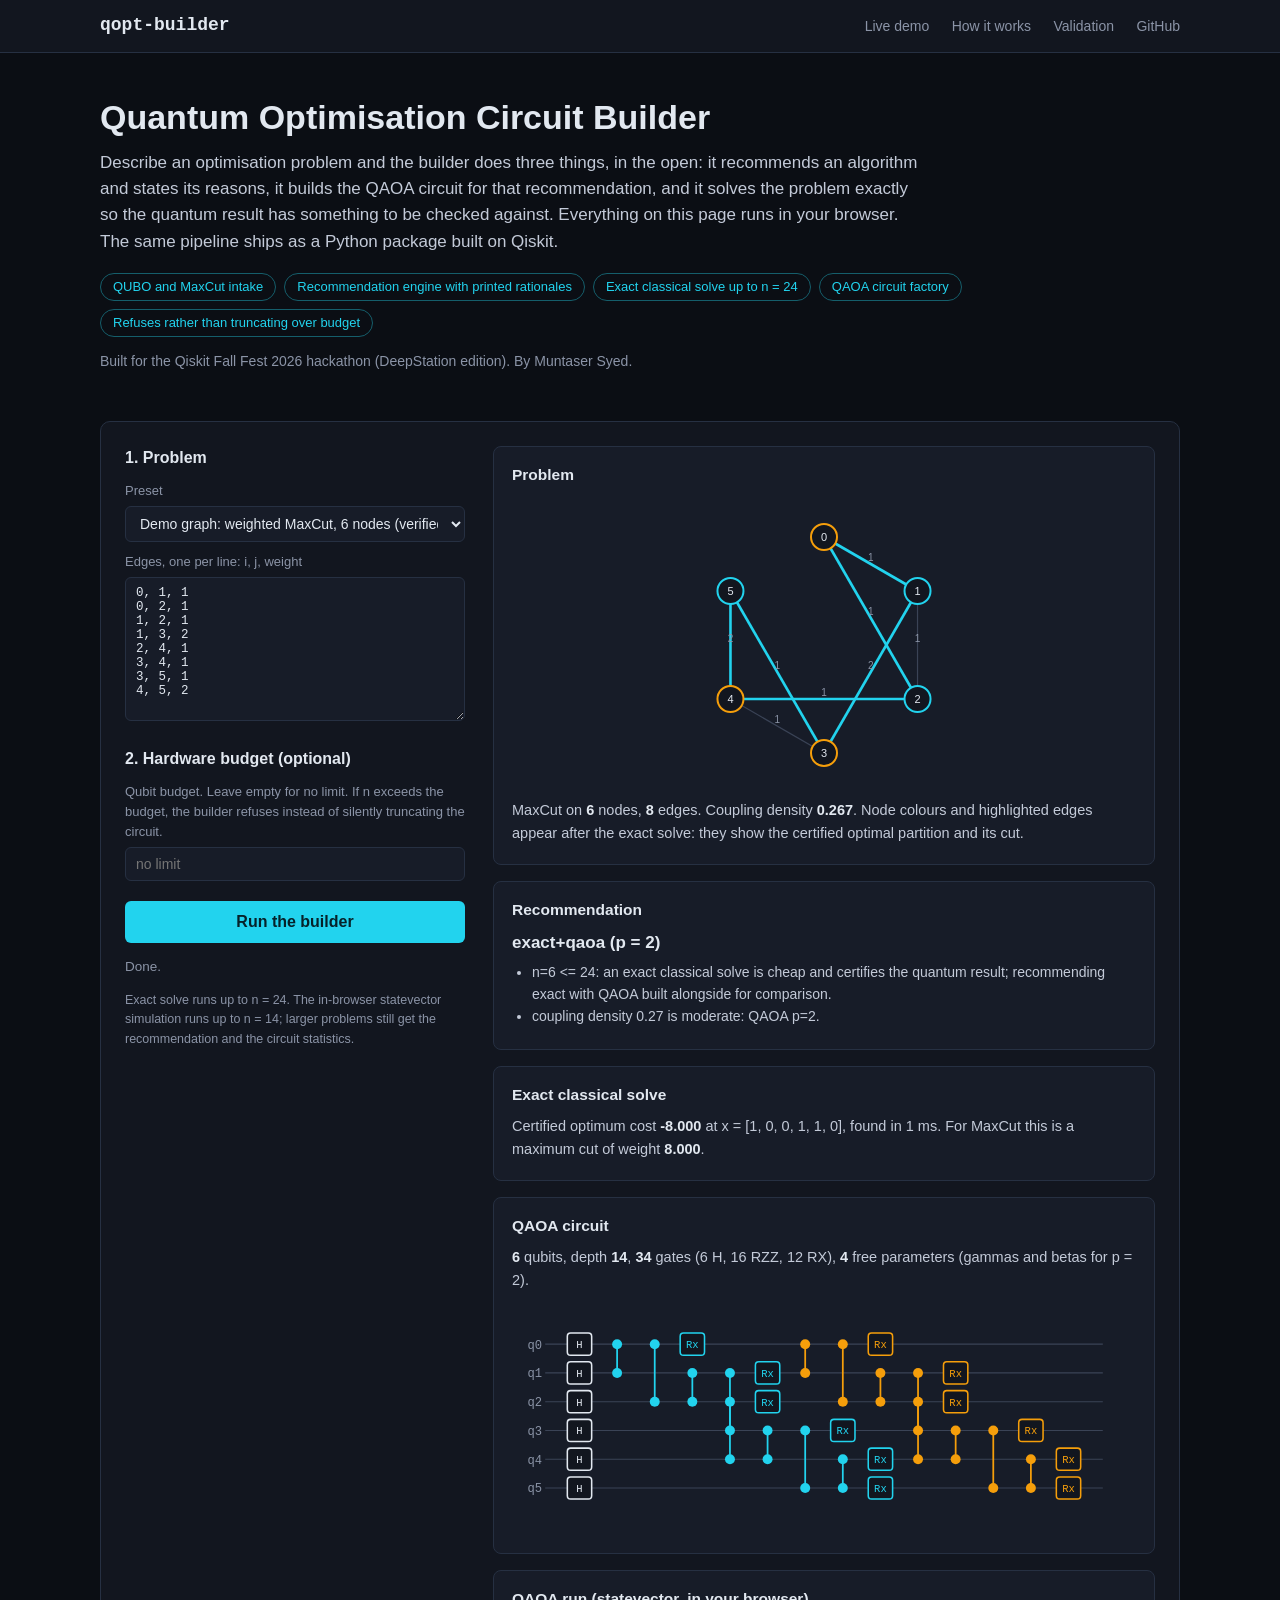
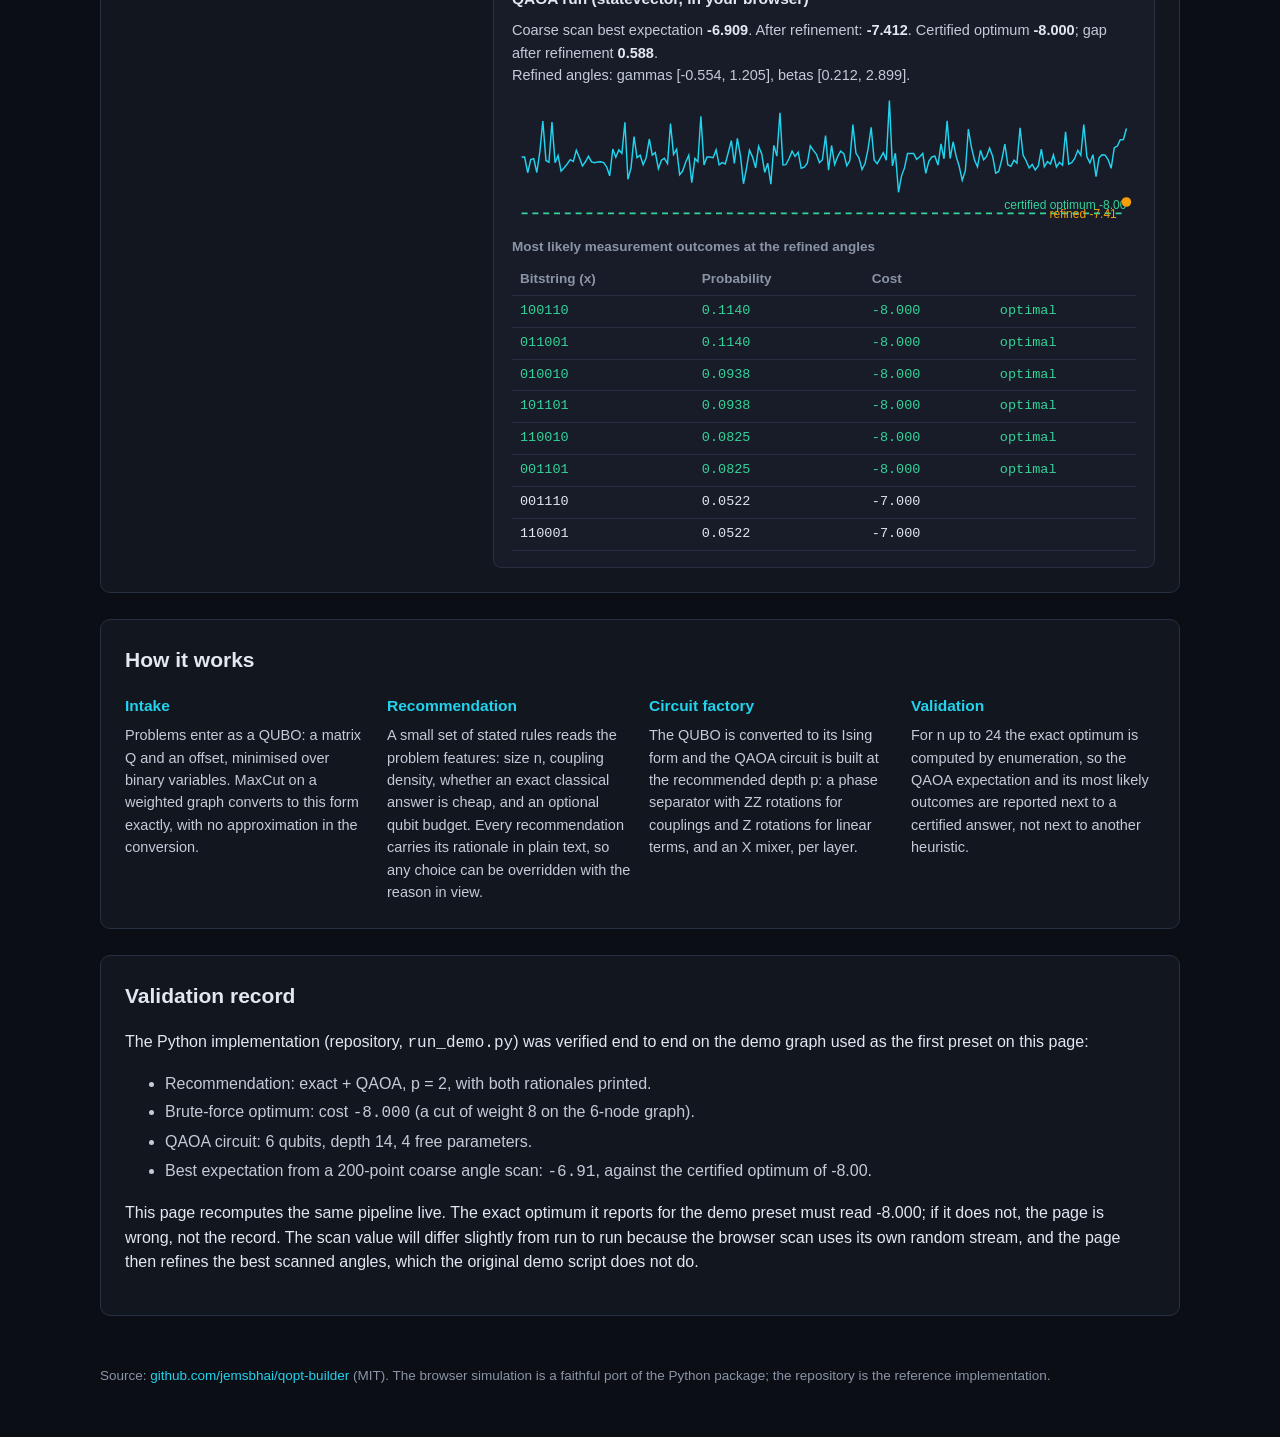
==== web/index.html @ 99a3e127 "Add browser demo: full pipeline as a static site in web/ Faithful JS ports of the Python package (QU" ====
<!DOCTYPE html>
<html lang="en">
<head>
<meta charset="utf-8">
<meta name="viewport" content="width=device-width, initial-scale=1">
<title>Quantum Optimisation Circuit Builder</title>
<meta name="description" content="Describe an optimisation problem. Get a stated recommendation with its reasons, a built QAOA circuit, and an exact classical answer to check it against. Runs entirely in your browser.">
<link rel="stylesheet" href="styles.css">
</head>
<body>
<header class="site-header">
  <div class="wrap header-row">
    <div class="brand">qopt&#8209;builder</div>
    <nav>
      <a href="#app">Live demo</a>
      <a href="#how">How it works</a>
      <a href="#validation">Validation</a>
      <a href="https://github.com/jemsbhai/qopt-builder">GitHub</a>
    </nav>
  </div>
</header>

<main class="wrap">
  <section class="hero">
    <h1>Quantum Optimisation Circuit Builder</h1>
    <p class="lede">Describe an optimisation problem and the builder does three things, in the open: it recommends an algorithm and states its reasons, it builds the QAOA circuit for that recommendation, and it solves the problem exactly so the quantum result has something to be checked against. Everything on this page runs in your browser. The same pipeline ships as a Python package built on Qiskit.</p>
    <div class="chips">
      <span class="chip">QUBO and MaxCut intake</span>
      <span class="chip">Recommendation engine with printed rationales</span>
      <span class="chip">Exact classical solve up to n = 24</span>
      <span class="chip">QAOA circuit factory</span>
      <span class="chip">Refuses rather than truncating over budget</span>
    </div>
    <p class="context">Built for the Qiskit Fall Fest 2026 hackathon (DeepStation edition). By Muntaser Syed.</p>
  </section>

  <section id="app" class="panel app-panel">
    <div class="app-grid">
      <div class="controls">
        <h2>1. Problem</h2>
        <label class="field-label" for="preset">Preset</label>
        <select id="preset">
          <option value="demo">Demo graph: weighted MaxCut, 6 nodes (verified)</option>
          <option value="sparse">Sparse ring: MaxCut, 10 nodes</option>
          <option value="moderate">Moderate weighted graph: MaxCut, 8 nodes</option>
          <option value="dense">Dense symmetric QUBO, 6 variables</option>
          <option value="custom-edges">Custom MaxCut edge list</option>
          <option value="custom-qubo">Custom QUBO matrix</option>
        </select>

        <div id="edges-box">
          <label class="field-label" for="edges-input">Edges, one per line: i, j, weight</label>
          <textarea id="edges-input" rows="9" spellcheck="false"></textarea>
        </div>
        <div id="qubo-box" hidden>
          <label class="field-label" for="qubo-input">QUBO matrix Q, one row per line, numbers separated by spaces or commas. Cost is x<sup>T</sup>Qx, minimised.</label>
          <textarea id="qubo-input" rows="9" spellcheck="false"></textarea>
        </div>

        <h2>2. Hardware budget (optional)</h2>
        <label class="field-label" for="budget">Qubit budget. Leave empty for no limit. If n exceeds the budget, the builder refuses instead of silently truncating the circuit.</label>
        <input id="budget" type="number" min="1" max="64" placeholder="no limit">

        <button id="run" class="run-btn">Run the builder</button>
        <p id="status" class="status" role="status"></p>
        <p class="fineprint">Exact solve runs up to n = 24. The in-browser statevector simulation runs up to n = 14; larger problems still get the recommendation and the circuit statistics.</p>
      </div>

      <div class="results">
        <div id="graph-card" class="result-card" hidden>
          <h3>Problem</h3>
          <div id="graph-svg"></div>
          <p id="problem-stats" class="stats-line"></p>
        </div>

        <div id="rec-card" class="result-card" hidden>
          <h3>Recommendation</h3>
          <p id="rec-algo" class="rec-algo"></p>
          <ul id="rec-reasons"></ul>
        </div>

        <div id="refusal-card" class="result-card refusal" hidden>
          <h3>Builder refusal</h3>
          <ul id="refusal-reasons"></ul>
          <p>No circuit was built. Lower n or raise the budget and run again.</p>
        </div>

        <div id="exact-card" class="result-card" hidden>
          <h3>Exact classical solve</h3>
          <p id="exact-line" class="stats-line"></p>
        </div>

        <div id="circuit-card" class="result-card" hidden>
          <h3>QAOA circuit</h3>
          <p id="circuit-stats" class="stats-line"></p>
          <div id="circuit-svg" class="circuit-scroll"></div>
        </div>

        <div id="qaoa-card" class="result-card" hidden>
          <h3>QAOA run (statevector, in your browser)</h3>
          <p id="qaoa-line" class="stats-line"></p>
          <div id="scan-chart"></div>
          <h4>Most likely measurement outcomes at the refined angles</h4>
          <table id="top-table">
            <thead><tr><th>Bitstring (x)</th><th>Probability</th><th>Cost</th><th></th></tr></thead>
            <tbody></tbody>
          </table>
        </div>
      </div>
    </div>
  </section>

  <section id="how" class="panel">
    <h2>How it works</h2>
    <div class="steps">
      <div class="step">
        <h3>Intake</h3>
        <p>Problems enter as a QUBO: a matrix Q and an offset, minimised over binary variables. MaxCut on a weighted graph converts to this form exactly, with no approximation in the conversion.</p>
      </div>
      <div class="step">
        <h3>Recommendation</h3>
        <p>A small set of stated rules reads the problem features: size n, coupling density, whether an exact classical answer is cheap, and an optional qubit budget. Every recommendation carries its rationale in plain text, so any choice can be overridden with the reason in view.</p>
      </div>
      <div class="step">
        <h3>Circuit factory</h3>
        <p>The QUBO is converted to its Ising form and the QAOA circuit is built at the recommended depth p: a phase separator with ZZ rotations for couplings and Z rotations for linear terms, and an X mixer, per layer.</p>
      </div>
      <div class="step">
        <h3>Validation</h3>
        <p>For n up to 24 the exact optimum is computed by enumeration, so the QAOA expectation and its most likely outcomes are reported next to a certified answer, not next to another heuristic.</p>
      </div>
    </div>
  </section>

  <section id="validation" class="panel">
    <h2>Validation record</h2>
    <p>The Python implementation (repository, <span class="mono">run_demo.py</span>) was verified end to end on the demo graph used as the first preset on this page:</p>
    <ul class="record">
      <li>Recommendation: exact + QAOA, p = 2, with both rationales printed.</li>
      <li>Brute-force optimum: cost <span class="mono">-8.000</span> (a cut of weight 8 on the 6-node graph).</li>
      <li>QAOA circuit: 6 qubits, depth 14, 4 free parameters.</li>
      <li>Best expectation from a 200-point coarse angle scan: <span class="mono">-6.91</span>, against the certified optimum of -8.00.</li>
    </ul>
    <p>This page recomputes the same pipeline live. The exact optimum it reports for the demo preset must read -8.000; if it does not, the page is wrong, not the record. The scan value will differ slightly from run to run because the browser scan uses its own random stream, and the page then refines the best scanned angles, which the original demo script does not do.</p>
  </section>

  <footer>
    <p>Source: <a href="https://github.com/jemsbhai/qopt-builder">github.com/jemsbhai/qopt-builder</a> (MIT). The browser simulation is a faithful port of the Python package; the repository is the reference implementation.</p>
  </footer>
</main>

<script src="qubo.js"></script>
<script src="qaoa.js"></script>
<script src="circuit.js"></script>
<script src="app.js"></script>
</body>
</html>
---- web/styles.css ----
:root {
  --bg: #0b0e14;
  --panel: #12161f;
  --panel-2: #171c28;
  --line: #263042;
  --text: #e2e8f0;
  --muted: #8b94a7;
  --accent: #22d3ee;
  --accent-dim: #155e6b;
  --warn: #f59e0b;
  --bad: #f87171;
  --good: #34d399;
}

* { box-sizing: border-box; }

body {
  margin: 0;
  background: var(--bg);
  color: var(--text);
  font-family: -apple-system, BlinkMacSystemFont, "Segoe UI", Roboto, Helvetica, Arial, sans-serif;
  line-height: 1.55;
}

.wrap { max-width: 1120px; margin: 0 auto; padding: 0 20px; }

a { color: var(--accent); text-decoration: none; }
a:hover { text-decoration: underline; }

.mono { font-family: ui-monospace, SFMono-Regular, Menlo, Consolas, monospace; }

.site-header {
  border-bottom: 1px solid var(--line);
  background: var(--panel);
}
.header-row {
  display: flex; justify-content: space-between; align-items: center;
  padding-top: 12px; padding-bottom: 12px;
}
.brand { font-family: ui-monospace, Menlo, Consolas, monospace; font-weight: 700; font-size: 18px; }
nav a { margin-left: 18px; color: var(--muted); font-size: 14px; }
nav a:hover { color: var(--text); }

.hero { padding: 44px 0 8px; }
.hero h1 { font-size: 34px; margin: 0 0 12px; line-height: 1.2; }
.lede { font-size: 17px; color: #c3cad8; max-width: 820px; margin: 0 0 18px; }
.chips { display: flex; flex-wrap: wrap; gap: 8px; margin-bottom: 14px; }
.chip {
  border: 1px solid var(--accent-dim); color: var(--accent);
  border-radius: 999px; padding: 3px 12px; font-size: 13px;
}
.context { color: var(--muted); font-size: 14px; }

.panel {
  background: var(--panel);
  border: 1px solid var(--line);
  border-radius: 10px;
  padding: 24px;
  margin: 26px 0;
}
.panel h2 { margin-top: 0; font-size: 21px; }

.app-grid { display: grid; grid-template-columns: 340px 1fr; gap: 28px; }
@media (max-width: 860px) { .app-grid { grid-template-columns: 1fr; } }

.controls h2 { font-size: 16px; margin: 18px 0 8px; }
.controls h2:first-child { margin-top: 0; }
.field-label { display: block; font-size: 13px; color: var(--muted); margin: 10px 0 5px; }
select, textarea, input[type="number"] {
  width: 100%;
  background: var(--panel-2);
  border: 1px solid var(--line);
  border-radius: 6px;
  color: var(--text);
  padding: 8px 10px;
  font-size: 14px;
}
textarea { font-family: ui-monospace, Menlo, Consolas, monospace; font-size: 12.5px; resize: vertical; }
.run-btn {
  margin-top: 20px; width: 100%;
  background: var(--accent); color: #06222a;
  border: none; border-radius: 6px;
  font-size: 16px; font-weight: 700;
  padding: 12px; cursor: pointer;
}
.run-btn:hover { background: #67e8f9; }
.run-btn:disabled { background: var(--accent-dim); color: var(--muted); cursor: wait; }
.status { min-height: 20px; color: var(--muted); font-size: 13.5px; }
.fineprint { color: var(--muted); font-size: 12.5px; }

.results { display: flex; flex-direction: column; gap: 16px; min-width: 0; }
.result-card {
  background: var(--panel-2);
  border: 1px solid var(--line);
  border-radius: 8px;
  padding: 16px 18px;
}
.result-card h3 { margin: 0 0 8px; font-size: 15.5px; }
.result-card h4 { margin: 14px 0 6px; font-size: 13.5px; color: var(--muted); }
.result-card.refusal { border-color: var(--bad); }
.rec-algo { font-size: 17px; font-weight: 700; margin: 0 0 6px; }
.result-card ul { margin: 6px 0; padding-left: 20px; color: #c3cad8; font-size: 14px; }
.stats-line { font-size: 14.5px; color: #c3cad8; margin: 4px 0; }
.stats-line b { color: var(--text); }
.circuit-scroll { overflow-x: auto; padding: 6px 0; }
.circuit-scroll svg { display: block; }

table { border-collapse: collapse; width: 100%; font-size: 13.5px; }
th, td { text-align: left; padding: 5px 8px; border-bottom: 1px solid var(--line); }
th { color: var(--muted); font-weight: 600; }
td { font-family: ui-monospace, Menlo, Consolas, monospace; }
tr.optimal td { color: var(--good); }

.steps { display: grid; grid-template-columns: repeat(auto-fit, minmax(220px, 1fr)); gap: 18px; }
.step h3 { margin: 0 0 6px; font-size: 15.5px; color: var(--accent); }
.step p { margin: 0; color: #c3cad8; font-size: 14.5px; }

.record { color: #c3cad8; }
.record li { margin: 4px 0; }

footer { color: var(--muted); font-size: 13.5px; padding: 10px 0 40px; }
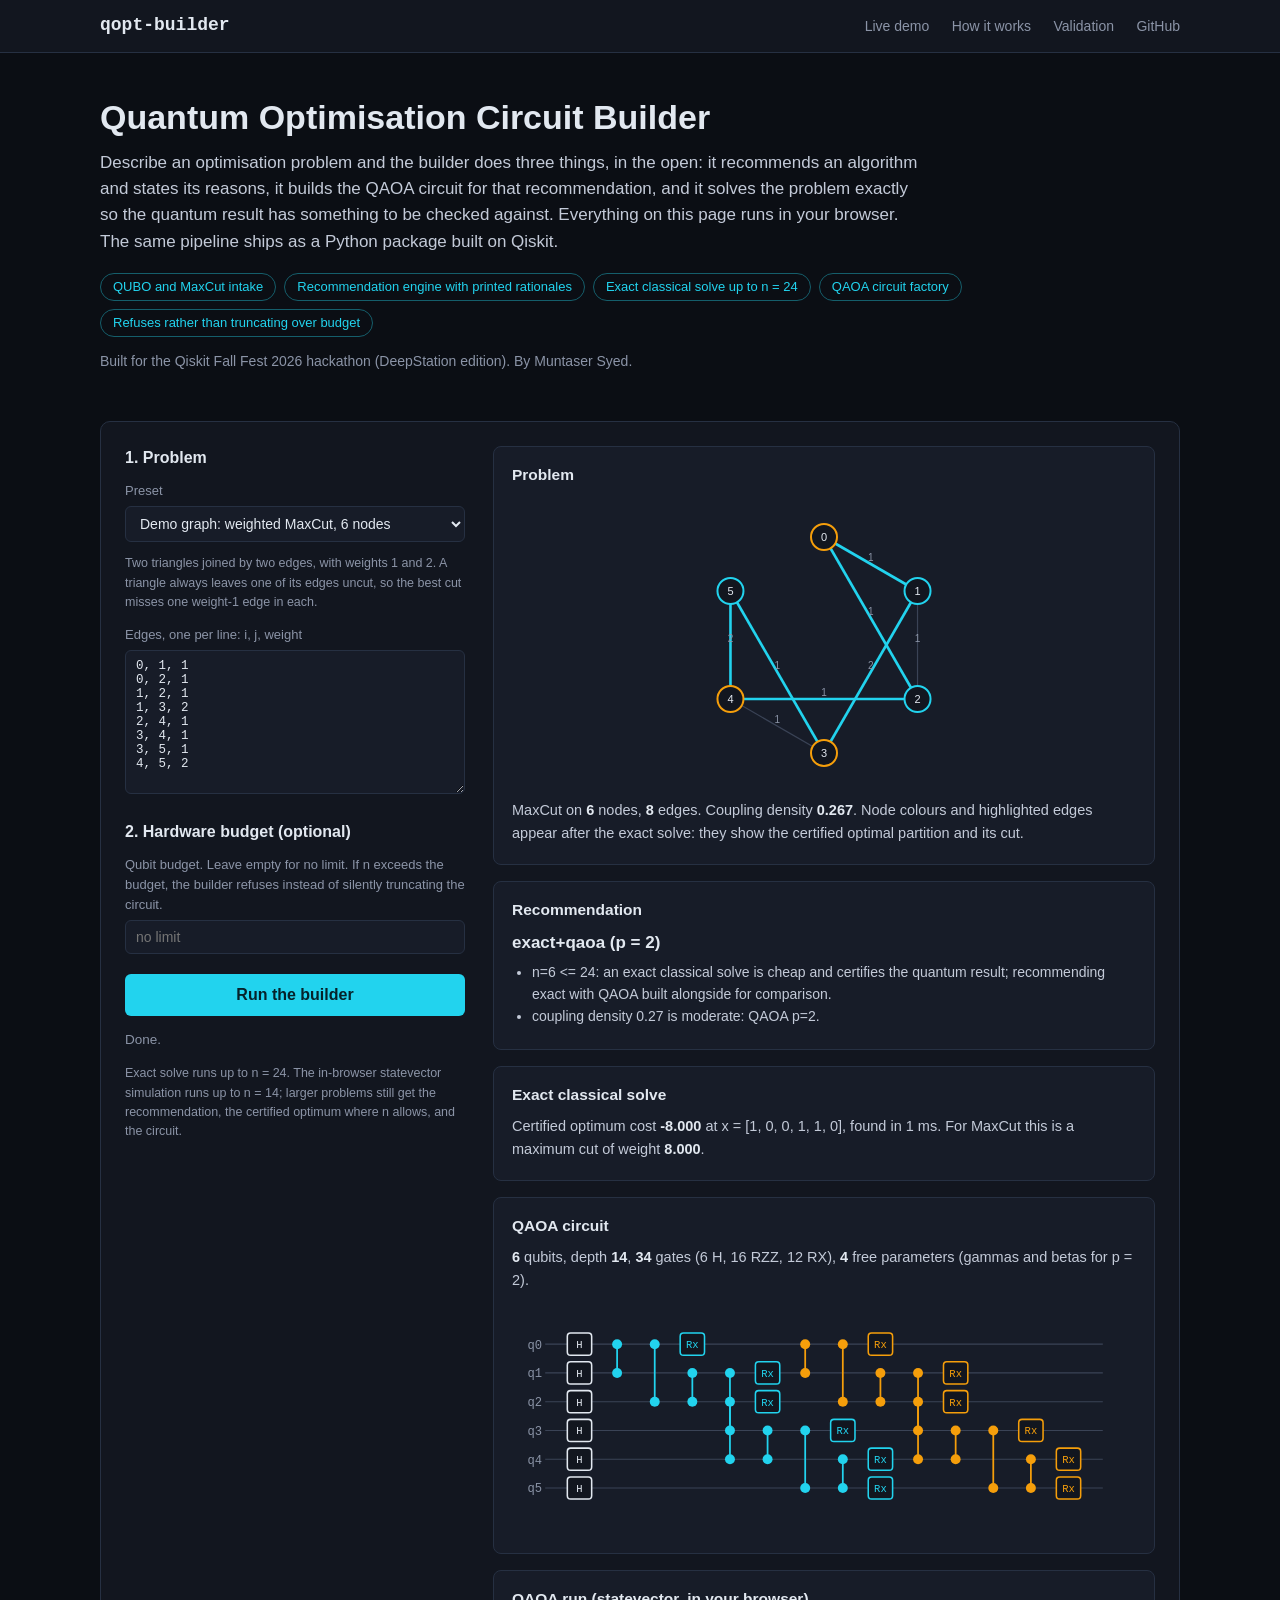
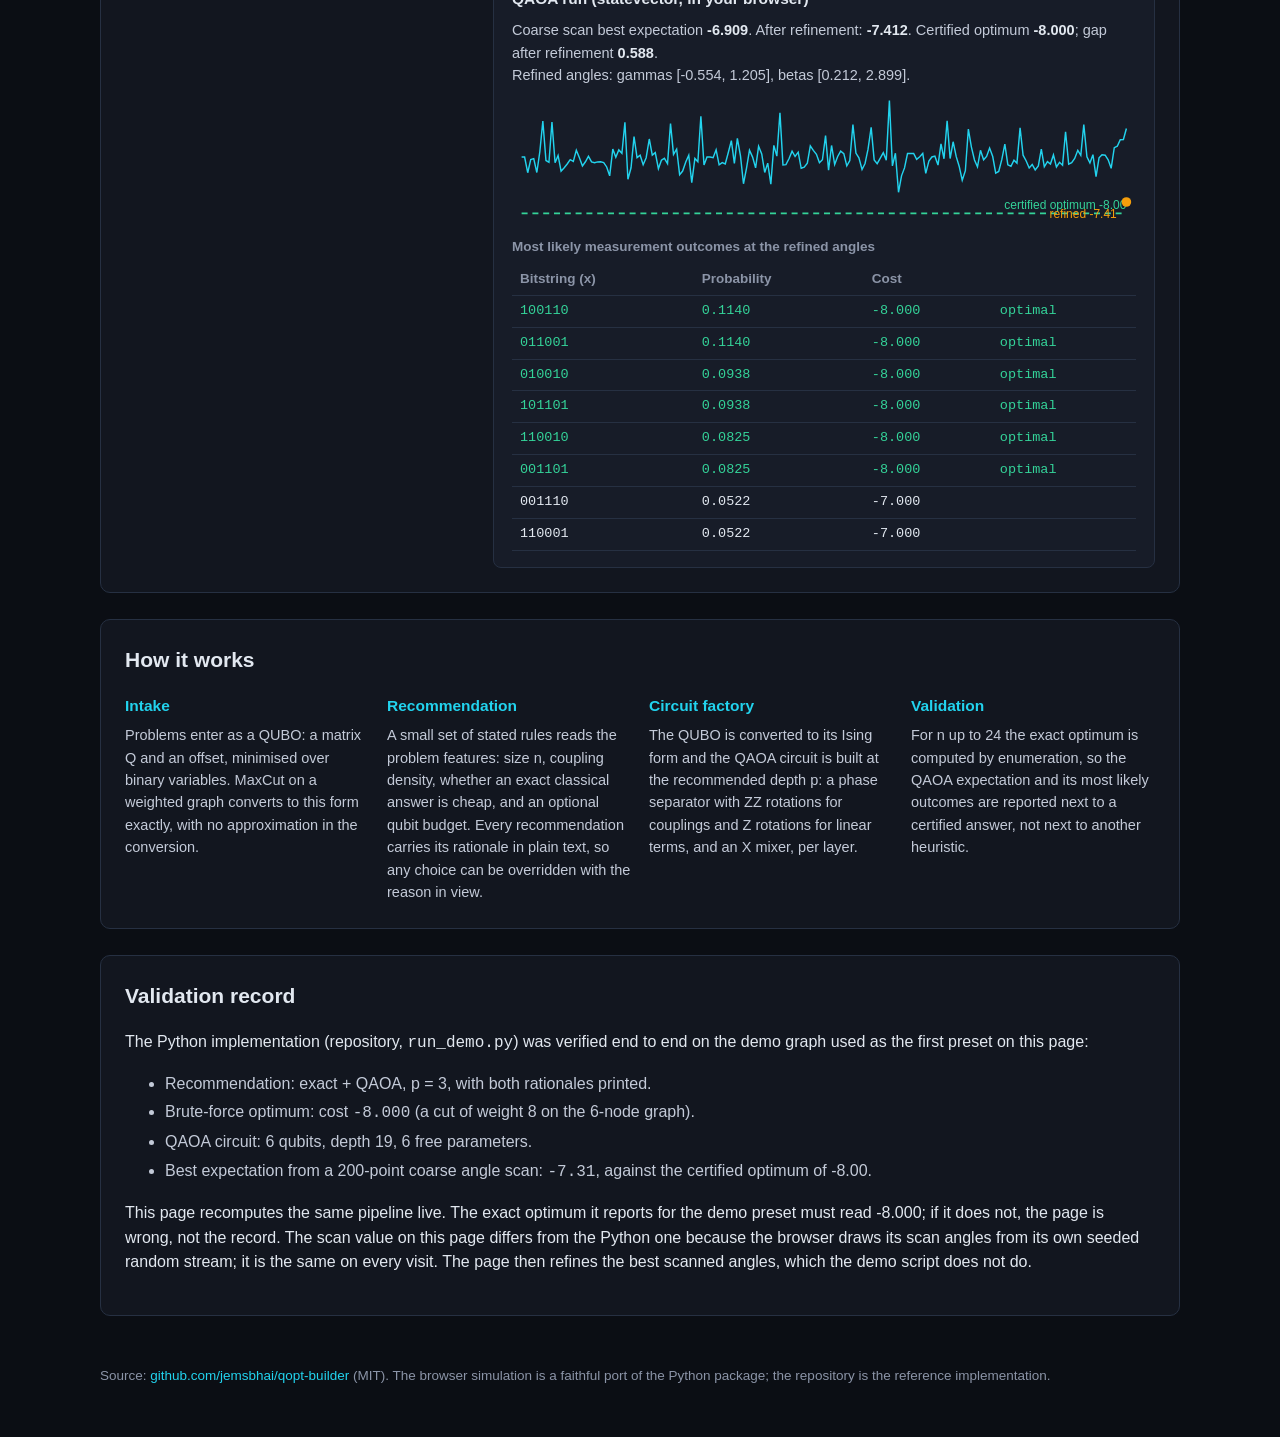
==== commit 5959676b: "feat(presets): seven named presets, run_demo flags, scan in the package Presets (qopt_builder/preset" ====
--- a/web/index.html
+++ b/web/index.html
@@ -39,22 +39,18 @@
       <div class="controls">
         <h2>1. Problem</h2>
         <label class="field-label" for="preset">Preset</label>
-        <select id="preset">
-          <option value="demo">Demo graph: weighted MaxCut, 6 nodes (verified)</option>
-          <option value="sparse">Sparse ring: MaxCut, 10 nodes</option>
-          <option value="moderate">Moderate weighted graph: MaxCut, 8 nodes</option>
-          <option value="dense">Dense symmetric QUBO, 6 variables</option>
-          <option value="custom-edges">Custom MaxCut edge list</option>
-          <option value="custom-qubo">Custom QUBO matrix</option>
-        </select>
+        <select id="preset"></select>
+        <p id="preset-about" class="fineprint"></p>
 
         <div id="edges-box">
           <label class="field-label" for="edges-input">Edges, one per line: i, j, weight</label>
           <textarea id="edges-input" rows="9" spellcheck="false"></textarea>
         </div>
         <div id="qubo-box" hidden>
-          <label class="field-label" for="qubo-input">QUBO matrix Q, one row per line, numbers separated by spaces or commas. Cost is x<sup>T</sup>Qx, minimised.</label>
+          <label class="field-label" for="qubo-input">QUBO matrix Q, one row per line, numbers separated by spaces or commas. Cost is x<sup>T</sup>Qx plus the offset, minimised.</label>
           <textarea id="qubo-input" rows="9" spellcheck="false"></textarea>
+          <label class="field-label" for="offset-input">Constant offset (optional)</label>
+          <input id="offset-input" type="number" step="any" placeholder="0">
         </div>
 
         <h2>2. Hardware budget (optional)</h2>
@@ -63,7 +59,7 @@
 
         <button id="run" class="run-btn">Run the builder</button>
         <p id="status" class="status" role="status"></p>
-        <p class="fineprint">Exact solve runs up to n = 24. The in-browser statevector simulation runs up to n = 14; larger problems still get the recommendation and the circuit statistics.</p>
+        <p class="fineprint">Exact solve runs up to n = 24. The in-browser statevector simulation runs up to n = 14; larger problems still get the recommendation, the certified optimum where n allows, and the circuit.</p>
       </div>
 
       <div class="results">
@@ -136,12 +132,12 @@
     <h2>Validation record</h2>
     <p>The Python implementation (repository, <span class="mono">run_demo.py</span>) was verified end to end on the demo graph used as the first preset on this page:</p>
     <ul class="record">
-      <li>Recommendation: exact + QAOA, p = 2, with both rationales printed.</li>
+      <li>Recommendation: exact + QAOA, p = 3, with both rationales printed.</li>
       <li>Brute-force optimum: cost <span class="mono">-8.000</span> (a cut of weight 8 on the 6-node graph).</li>
-      <li>QAOA circuit: 6 qubits, depth 14, 4 free parameters.</li>
-      <li>Best expectation from a 200-point coarse angle scan: <span class="mono">-6.91</span>, against the certified optimum of -8.00.</li>
+      <li>QAOA circuit: 6 qubits, depth 19, 6 free parameters.</li>
+      <li>Best expectation from a 200-point coarse angle scan: <span class="mono">-7.31</span>, against the certified optimum of -8.00.</li>
     </ul>
-    <p>This page recomputes the same pipeline live. The exact optimum it reports for the demo preset must read -8.000; if it does not, the page is wrong, not the record. The scan value will differ slightly from run to run because the browser scan uses its own random stream, and the page then refines the best scanned angles, which the original demo script does not do.</p>
+    <p>This page recomputes the same pipeline live. The exact optimum it reports for the demo preset must read -8.000; if it does not, the page is wrong, not the record. The scan value on this page differs from the Python one because the browser draws its scan angles from its own seeded random stream; it is the same on every visit. The page then refines the best scanned angles, which the demo script does not do.</p>
   </section>
 
   <footer>
@@ -152,6 +148,7 @@
 <script src="qubo.js"></script>
 <script src="qaoa.js"></script>
 <script src="circuit.js"></script>
+<script src="presets.js"></script>
 <script src="app.js"></script>
 </body>
 </html>
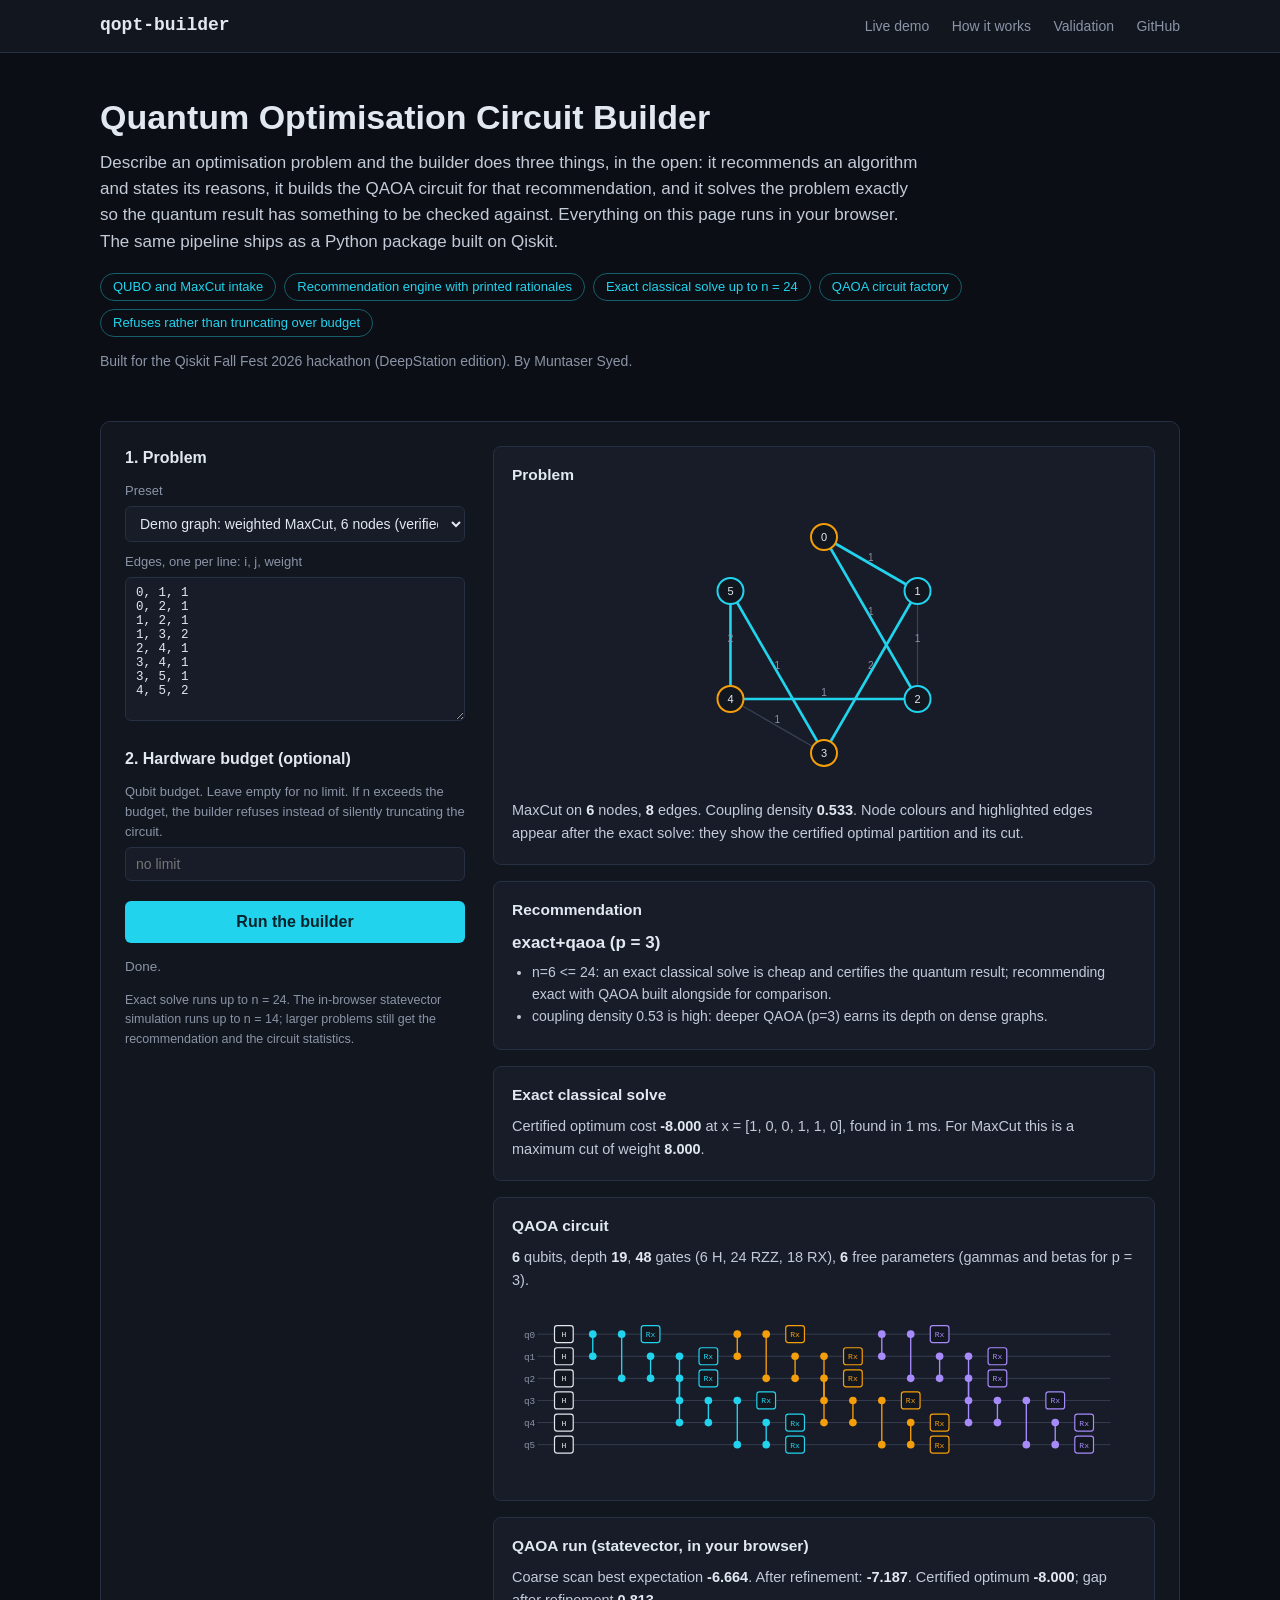
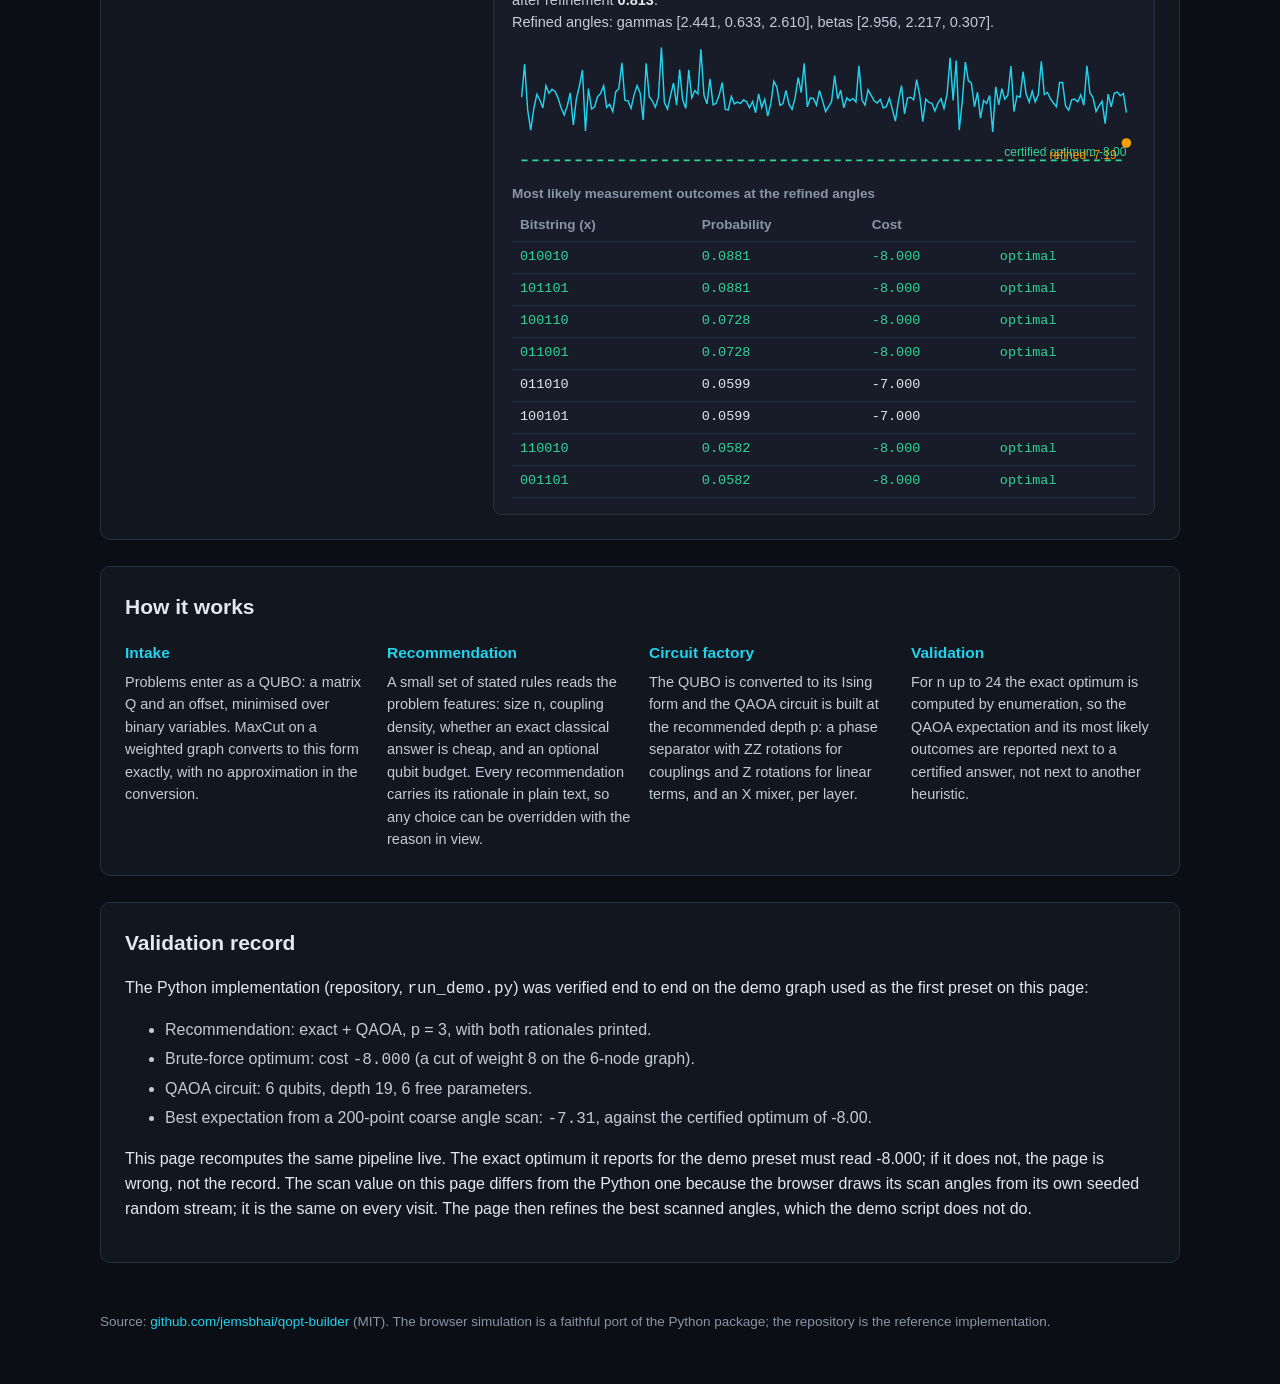
==== commit feca1a18: "fix(recommend): make coupling density independent of matrix layout density() counted nonzero matrix " ====
--- a/web/index.html
+++ b/web/index.html
@@ -39,18 +39,22 @@
       <div class="controls">
         <h2>1. Problem</h2>
         <label class="field-label" for="preset">Preset</label>
-        <select id="preset"></select>
-        <p id="preset-about" class="fineprint"></p>
+        <select id="preset">
+          <option value="demo">Demo graph: weighted MaxCut, 6 nodes (verified)</option>
+          <option value="sparse">Ring: MaxCut, 10 nodes</option>
+          <option value="moderate">Weighted graph: MaxCut, 8 nodes</option>
+          <option value="dense">Dense symmetric QUBO, 6 variables</option>
+          <option value="custom-edges">Custom MaxCut edge list</option>
+          <option value="custom-qubo">Custom QUBO matrix</option>
+        </select>
 
         <div id="edges-box">
           <label class="field-label" for="edges-input">Edges, one per line: i, j, weight</label>
           <textarea id="edges-input" rows="9" spellcheck="false"></textarea>
         </div>
         <div id="qubo-box" hidden>
-          <label class="field-label" for="qubo-input">QUBO matrix Q, one row per line, numbers separated by spaces or commas. Cost is x<sup>T</sup>Qx plus the offset, minimised.</label>
+          <label class="field-label" for="qubo-input">QUBO matrix Q, one row per line, numbers separated by spaces or commas. Cost is x<sup>T</sup>Qx, minimised.</label>
           <textarea id="qubo-input" rows="9" spellcheck="false"></textarea>
-          <label class="field-label" for="offset-input">Constant offset (optional)</label>
-          <input id="offset-input" type="number" step="any" placeholder="0">
         </div>
 
         <h2>2. Hardware budget (optional)</h2>
@@ -59,7 +63,7 @@
 
         <button id="run" class="run-btn">Run the builder</button>
         <p id="status" class="status" role="status"></p>
-        <p class="fineprint">Exact solve runs up to n = 24. The in-browser statevector simulation runs up to n = 14; larger problems still get the recommendation, the certified optimum where n allows, and the circuit.</p>
+        <p class="fineprint">Exact solve runs up to n = 24. The in-browser statevector simulation runs up to n = 14; larger problems still get the recommendation and the circuit statistics.</p>
       </div>
 
       <div class="results">
@@ -148,7 +152,6 @@
 <script src="qubo.js"></script>
 <script src="qaoa.js"></script>
 <script src="circuit.js"></script>
-<script src="presets.js"></script>
 <script src="app.js"></script>
 </body>
 </html>
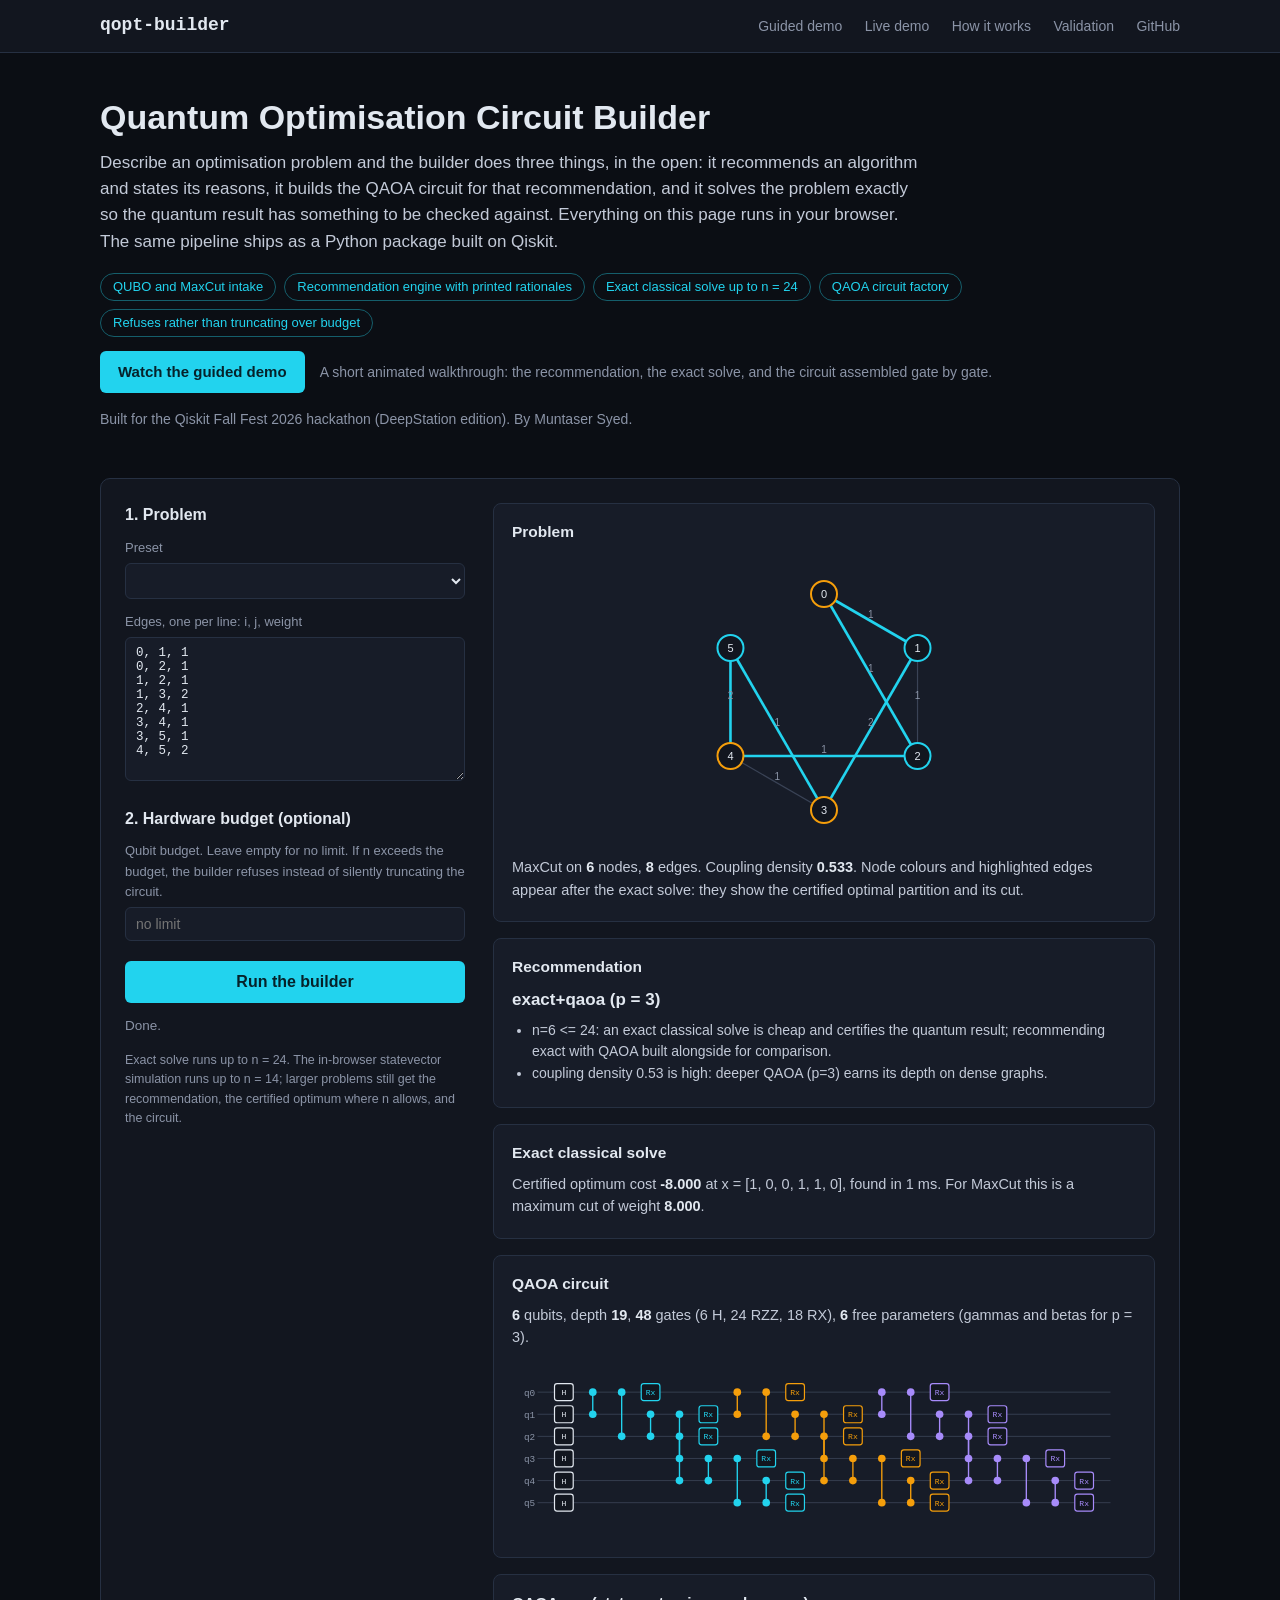
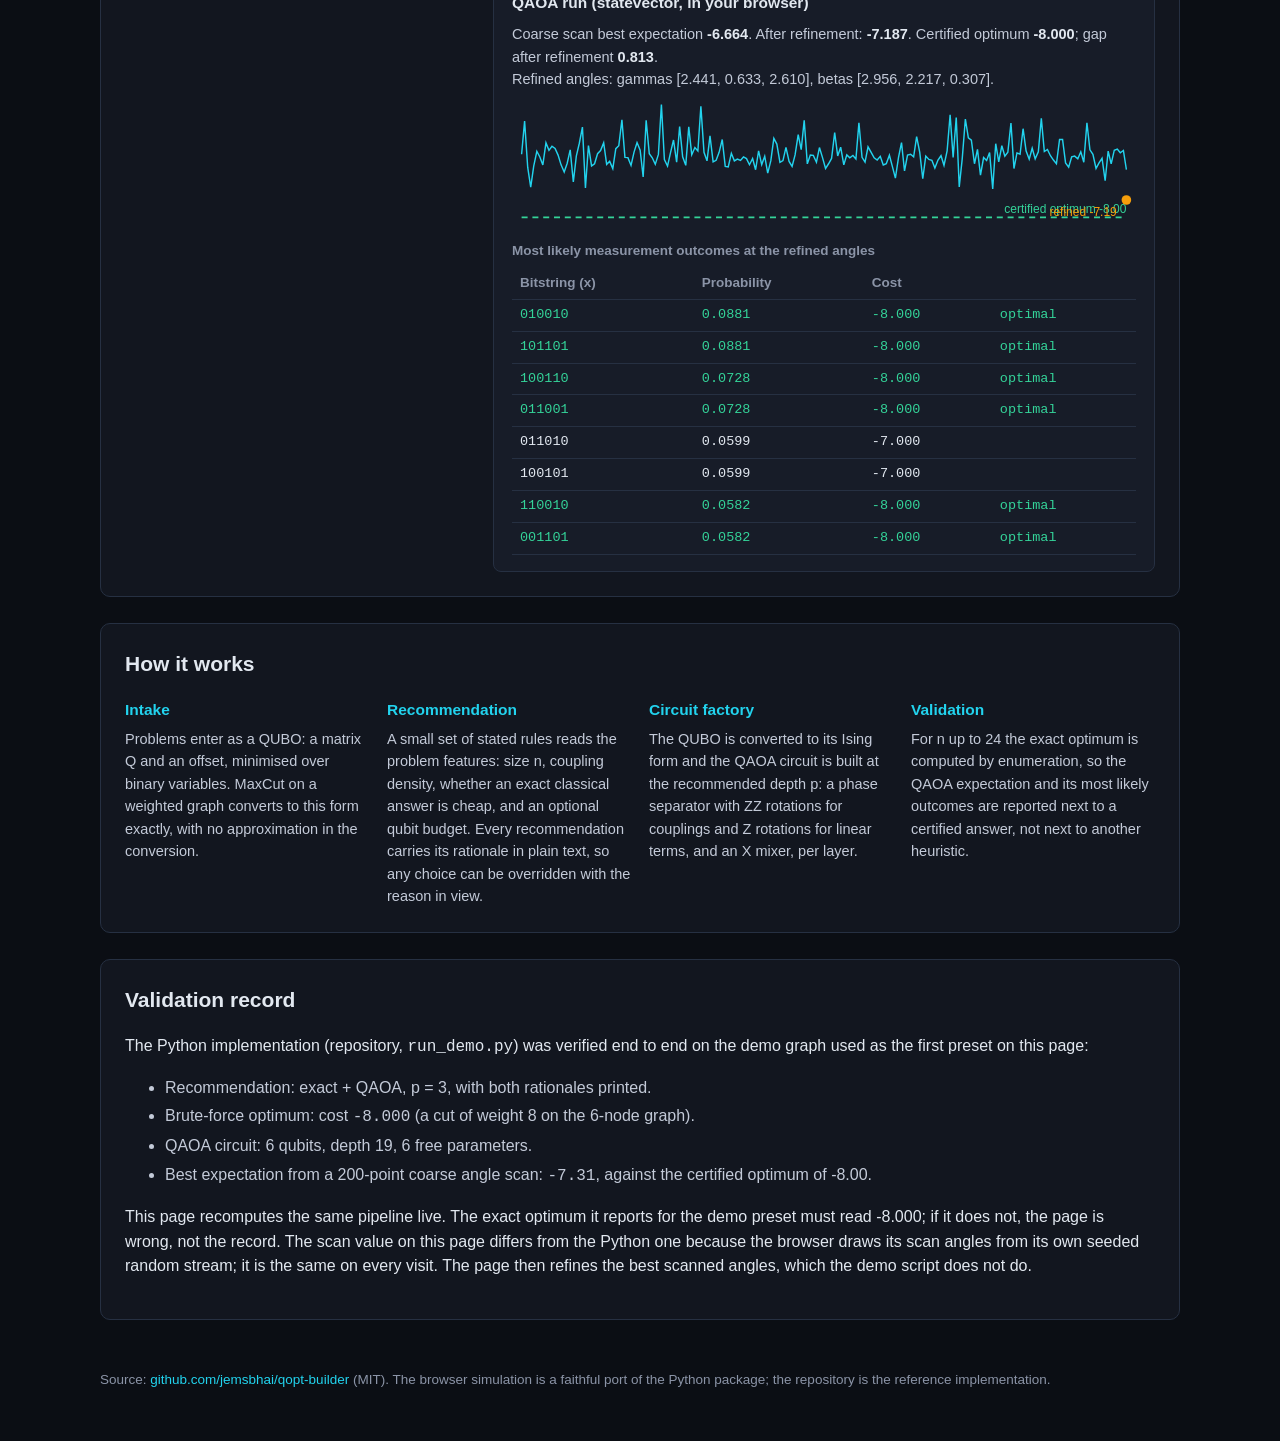
==== commit b80e7e66: "feat(web): guided demo that builds the circuit gate by gate web/demo.html is an animated walkthrough" ====
--- a/web/index.html
+++ b/web/index.html
@@ -12,6 +12,7 @@
   <div class="wrap header-row">
     <div class="brand">qopt&#8209;builder</div>
     <nav>
+      <a href="demo.html">Guided demo</a>
       <a href="#app">Live demo</a>
       <a href="#how">How it works</a>
       <a href="#validation">Validation</a>
@@ -31,6 +32,7 @@
       <span class="chip">QAOA circuit factory</span>
       <span class="chip">Refuses rather than truncating over budget</span>
     </div>
+    <p class="watch"><a class="watch-btn" href="demo.html?autoplay=1">Watch the guided demo</a> A short animated walkthrough: the recommendation, the exact solve, and the circuit assembled gate by gate.</p>
     <p class="context">Built for the Qiskit Fall Fest 2026 hackathon (DeepStation edition). By Muntaser Syed.</p>
   </section>
 
@@ -39,22 +41,18 @@
       <div class="controls">
         <h2>1. Problem</h2>
         <label class="field-label" for="preset">Preset</label>
-        <select id="preset">
-          <option value="demo">Demo graph: weighted MaxCut, 6 nodes (verified)</option>
-          <option value="sparse">Ring: MaxCut, 10 nodes</option>
-          <option value="moderate">Weighted graph: MaxCut, 8 nodes</option>
-          <option value="dense">Dense symmetric QUBO, 6 variables</option>
-          <option value="custom-edges">Custom MaxCut edge list</option>
-          <option value="custom-qubo">Custom QUBO matrix</option>
-        </select>
+        <select id="preset"></select>
+        <p id="preset-about" class="fineprint"></p>
 
         <div id="edges-box">
           <label class="field-label" for="edges-input">Edges, one per line: i, j, weight</label>
           <textarea id="edges-input" rows="9" spellcheck="false"></textarea>
         </div>
         <div id="qubo-box" hidden>
-          <label class="field-label" for="qubo-input">QUBO matrix Q, one row per line, numbers separated by spaces or commas. Cost is x<sup>T</sup>Qx, minimised.</label>
+          <label class="field-label" for="qubo-input">QUBO matrix Q, one row per line, numbers separated by spaces or commas. Cost is x<sup>T</sup>Qx plus the offset, minimised.</label>
           <textarea id="qubo-input" rows="9" spellcheck="false"></textarea>
+          <label class="field-label" for="offset-input">Constant offset (optional)</label>
+          <input id="offset-input" type="number" step="any" placeholder="0">
         </div>
 
         <h2>2. Hardware budget (optional)</h2>
@@ -63,7 +61,7 @@
 
         <button id="run" class="run-btn">Run the builder</button>
         <p id="status" class="status" role="status"></p>
-        <p class="fineprint">Exact solve runs up to n = 24. The in-browser statevector simulation runs up to n = 14; larger problems still get the recommendation and the circuit statistics.</p>
+        <p class="fineprint">Exact solve runs up to n = 24. The in-browser statevector simulation runs up to n = 14; larger problems still get the recommendation, the certified optimum where n allows, and the circuit.</p>
       </div>
 
       <div class="results">
@@ -152,6 +150,7 @@
 <script src="qubo.js"></script>
 <script src="qaoa.js"></script>
 <script src="circuit.js"></script>
+<script src="presets.js"></script>
 <script src="app.js"></script>
 </body>
 </html>
--- a/web/styles.css
+++ b/web/styles.css
@@ -49,6 +49,14 @@
   border: 1px solid var(--accent-dim); color: var(--accent);
   border-radius: 999px; padding: 3px 12px; font-size: 13px;
 }
+.watch { color: var(--muted); font-size: 14px; margin: 4px 0 16px; }
+.watch-btn {
+  display: inline-block; margin-right: 12px;
+  background: var(--accent); color: #06222a;
+  border-radius: 6px; padding: 9px 18px;
+  font-size: 15px; font-weight: 700;
+}
+.watch-btn:hover { background: #67e8f9; text-decoration: none; }
 .context { color: var(--muted); font-size: 14px; }
 
 .panel {
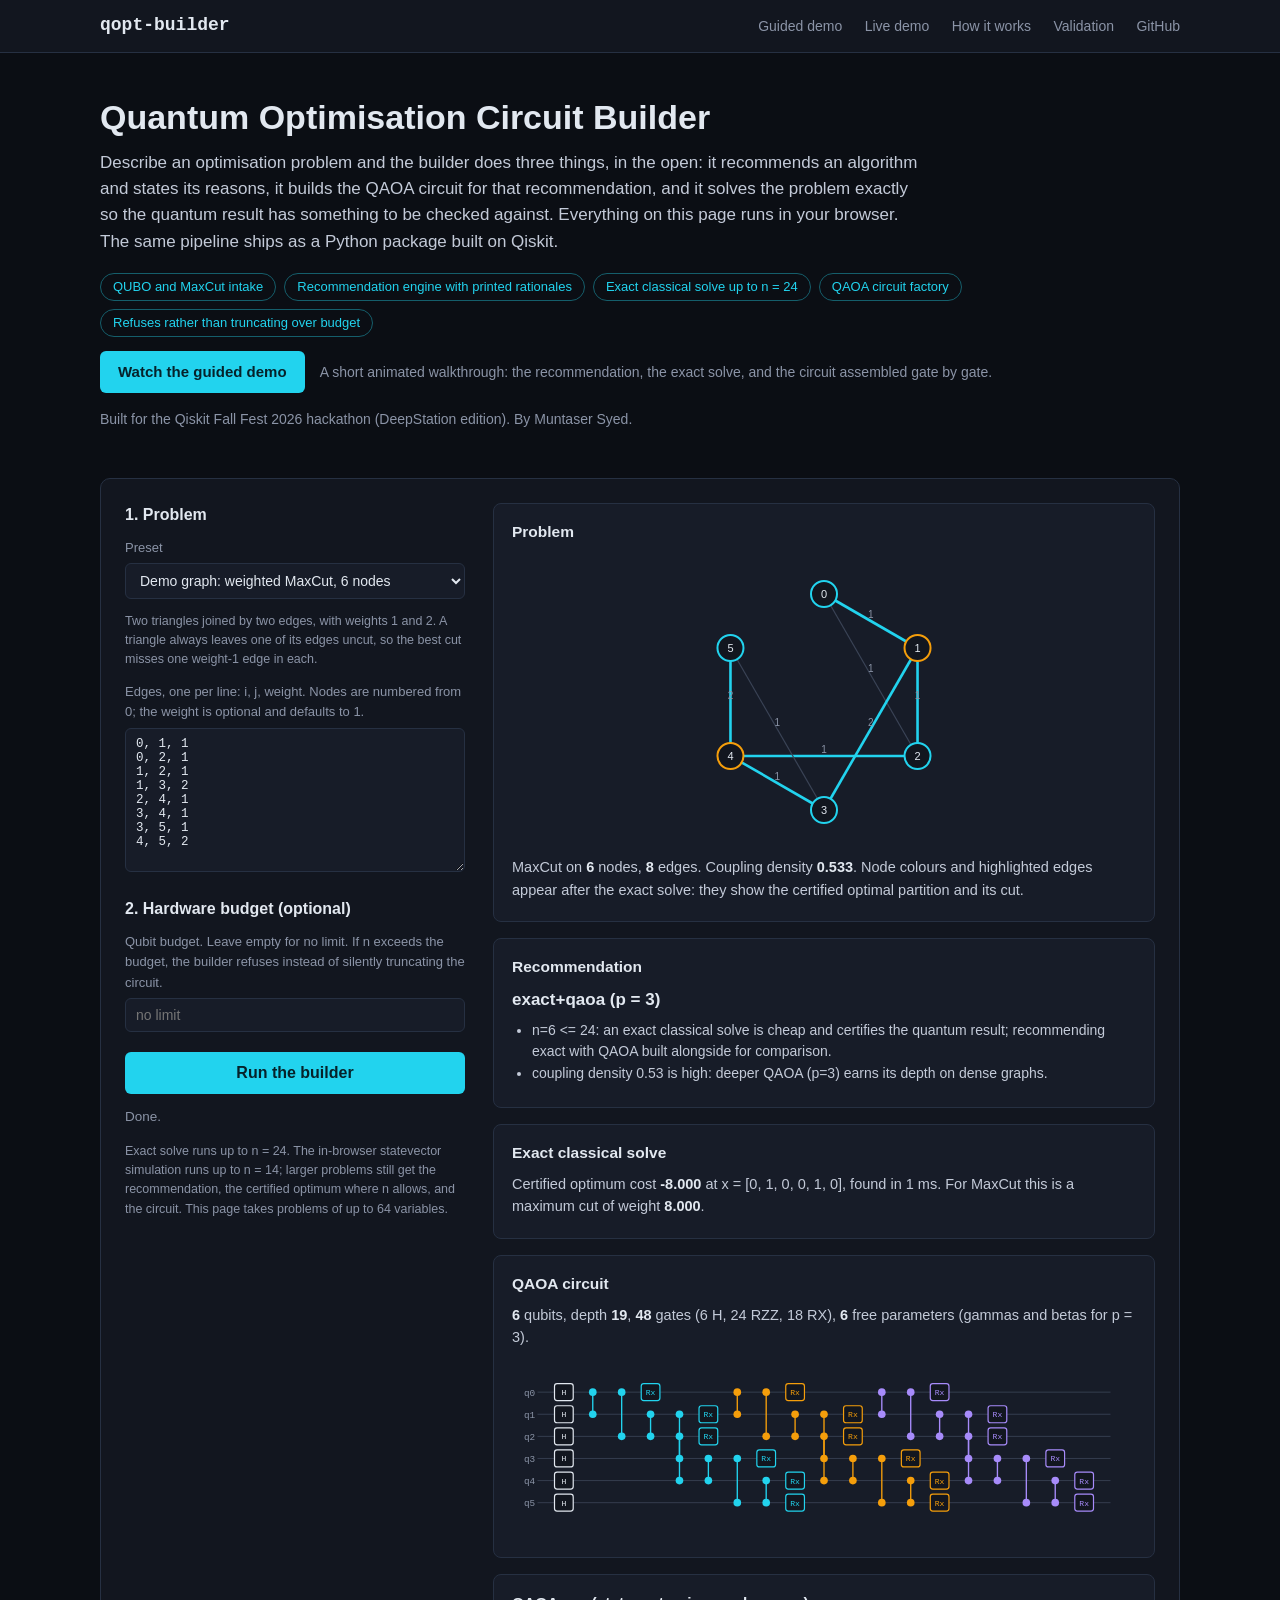
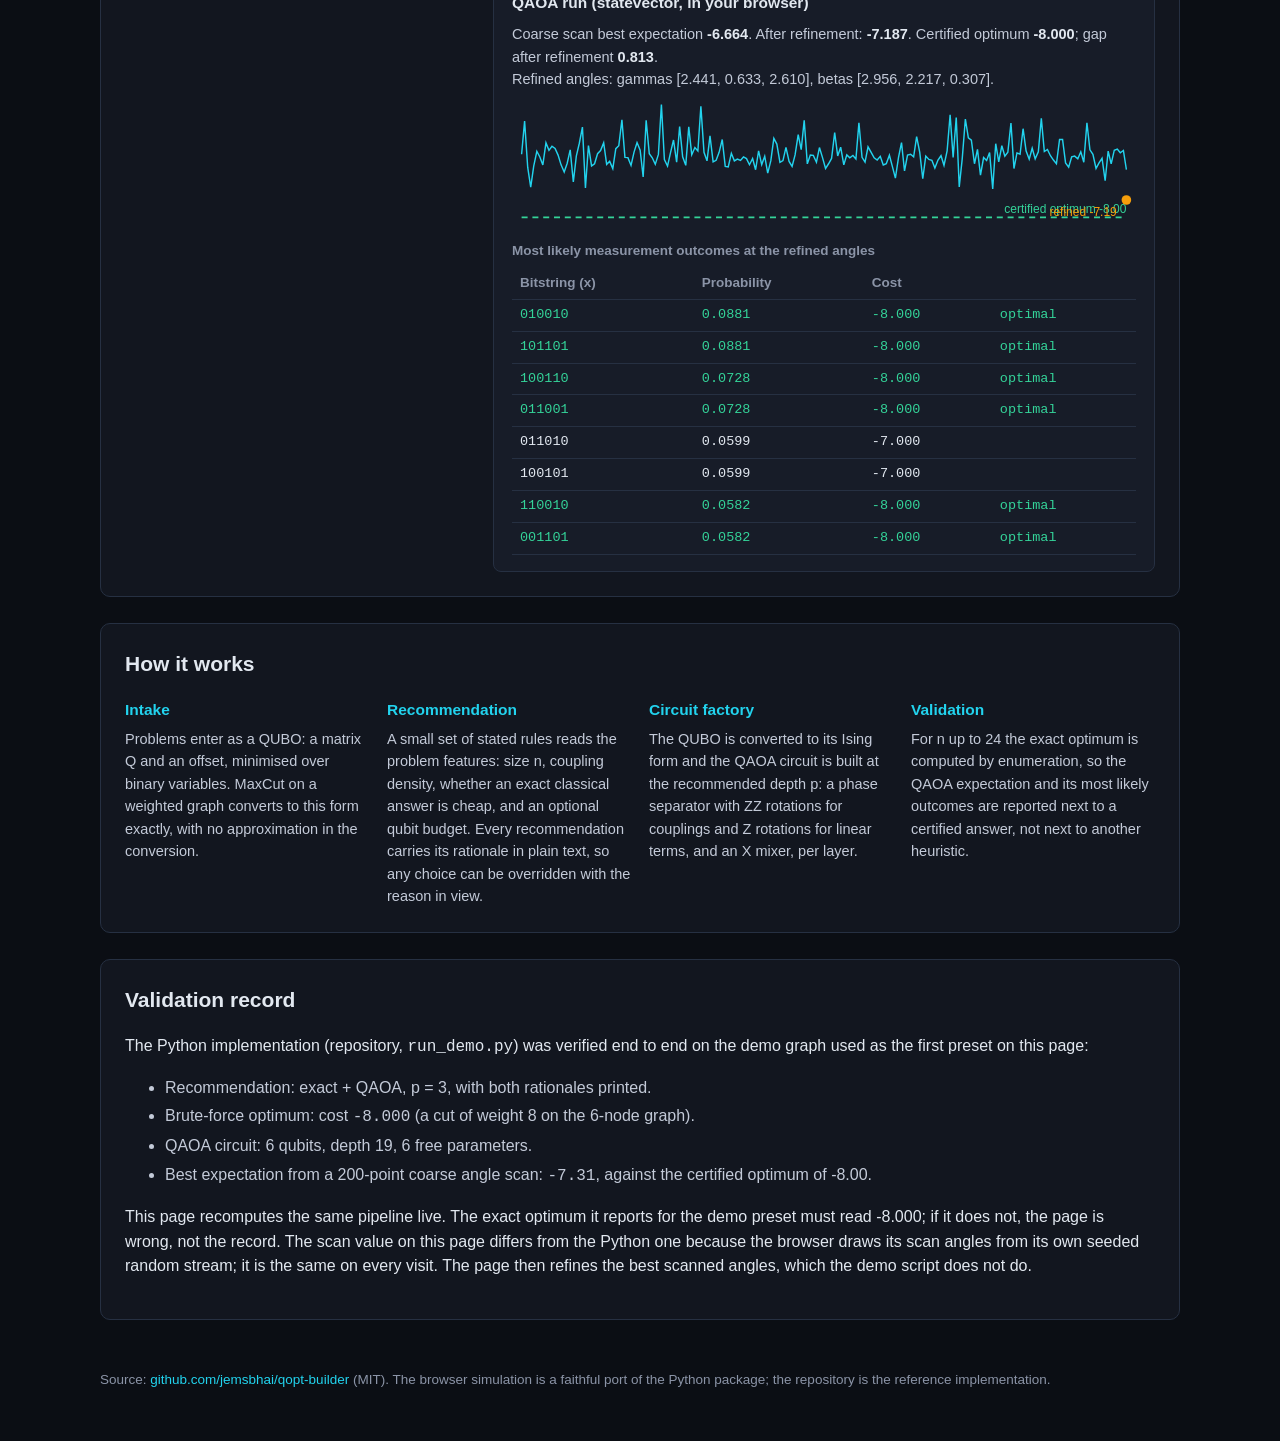
==== commit 967fa50a: "feat(validation): check input in both ports, in the same words A problem that cannot be right is now" ====
--- a/web/index.html
+++ b/web/index.html
@@ -45,11 +45,11 @@
         <p id="preset-about" class="fineprint"></p>
 
         <div id="edges-box">
-          <label class="field-label" for="edges-input">Edges, one per line: i, j, weight</label>
+          <label class="field-label" for="edges-input">Edges, one per line: i, j, weight. Nodes are numbered from 0; the weight is optional and defaults to 1.</label>
           <textarea id="edges-input" rows="9" spellcheck="false"></textarea>
         </div>
         <div id="qubo-box" hidden>
-          <label class="field-label" for="qubo-input">QUBO matrix Q, one row per line, numbers separated by spaces or commas. Cost is x<sup>T</sup>Qx plus the offset, minimised.</label>
+          <label class="field-label" for="qubo-input">QUBO matrix Q, one row per line, numbers separated by spaces or commas. It must be symmetric or triangular. Cost is x<sup>T</sup>Qx plus the offset, minimised.</label>
           <textarea id="qubo-input" rows="9" spellcheck="false"></textarea>
           <label class="field-label" for="offset-input">Constant offset (optional)</label>
           <input id="offset-input" type="number" step="any" placeholder="0">
@@ -57,11 +57,11 @@
 
         <h2>2. Hardware budget (optional)</h2>
         <label class="field-label" for="budget">Qubit budget. Leave empty for no limit. If n exceeds the budget, the builder refuses instead of silently truncating the circuit.</label>
-        <input id="budget" type="number" min="1" max="64" placeholder="no limit">
+        <input id="budget" type="number" min="0" step="1" placeholder="no limit">
 
         <button id="run" class="run-btn">Run the builder</button>
         <p id="status" class="status" role="status"></p>
-        <p class="fineprint">Exact solve runs up to n = 24. The in-browser statevector simulation runs up to n = 14; larger problems still get the recommendation, the certified optimum where n allows, and the circuit.</p>
+        <p class="fineprint">Exact solve runs up to n = 24. The in-browser statevector simulation runs up to n = 14; larger problems still get the recommendation, the certified optimum where n allows, and the circuit. This page takes problems of up to 64 variables.</p>
       </div>
 
       <div class="results">
--- a/web/styles.css
+++ b/web/styles.css
@@ -94,6 +94,7 @@
 .run-btn:hover { background: #67e8f9; }
 .run-btn:disabled { background: var(--accent-dim); color: var(--muted); cursor: wait; }
 .status { min-height: 20px; color: var(--muted); font-size: 13.5px; }
+.status.error { color: var(--bad); }
 .fineprint { color: var(--muted); font-size: 12.5px; }
 
 .results { display: flex; flex-direction: column; gap: 16px; min-width: 0; }
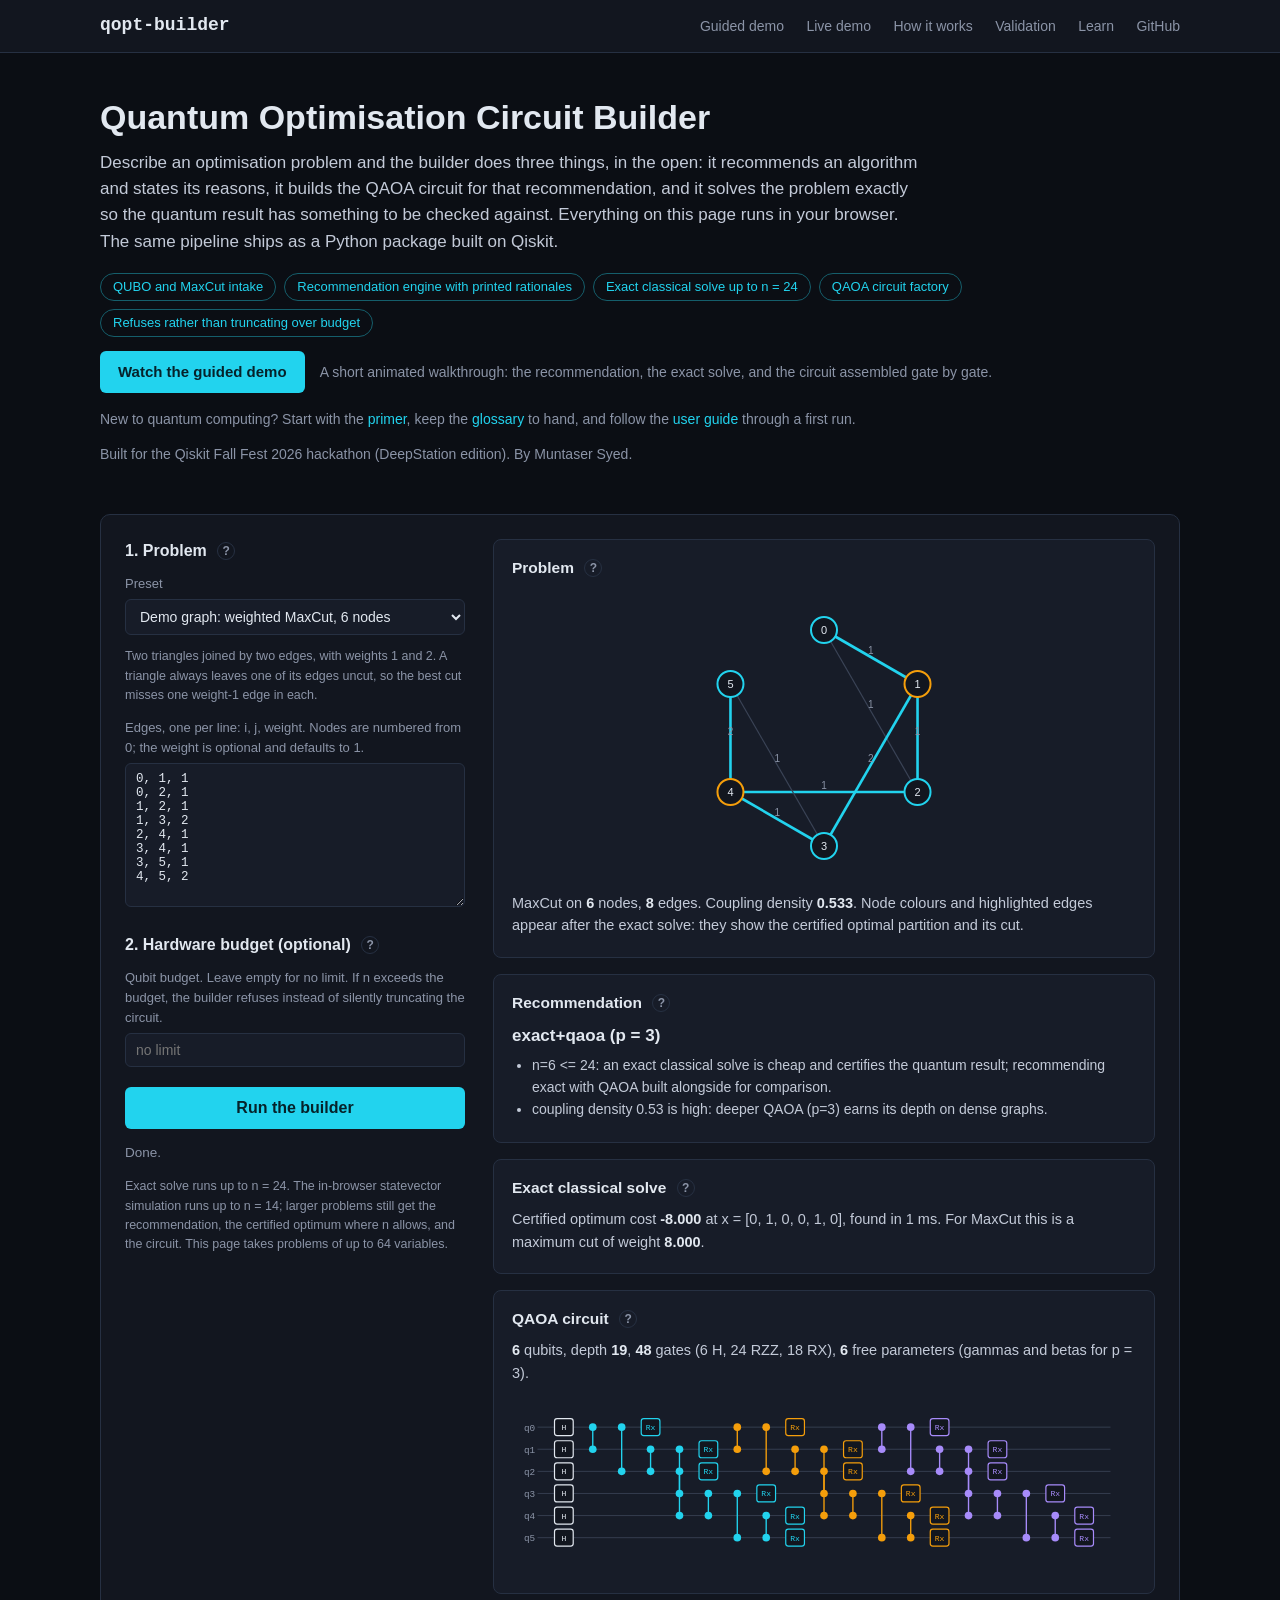
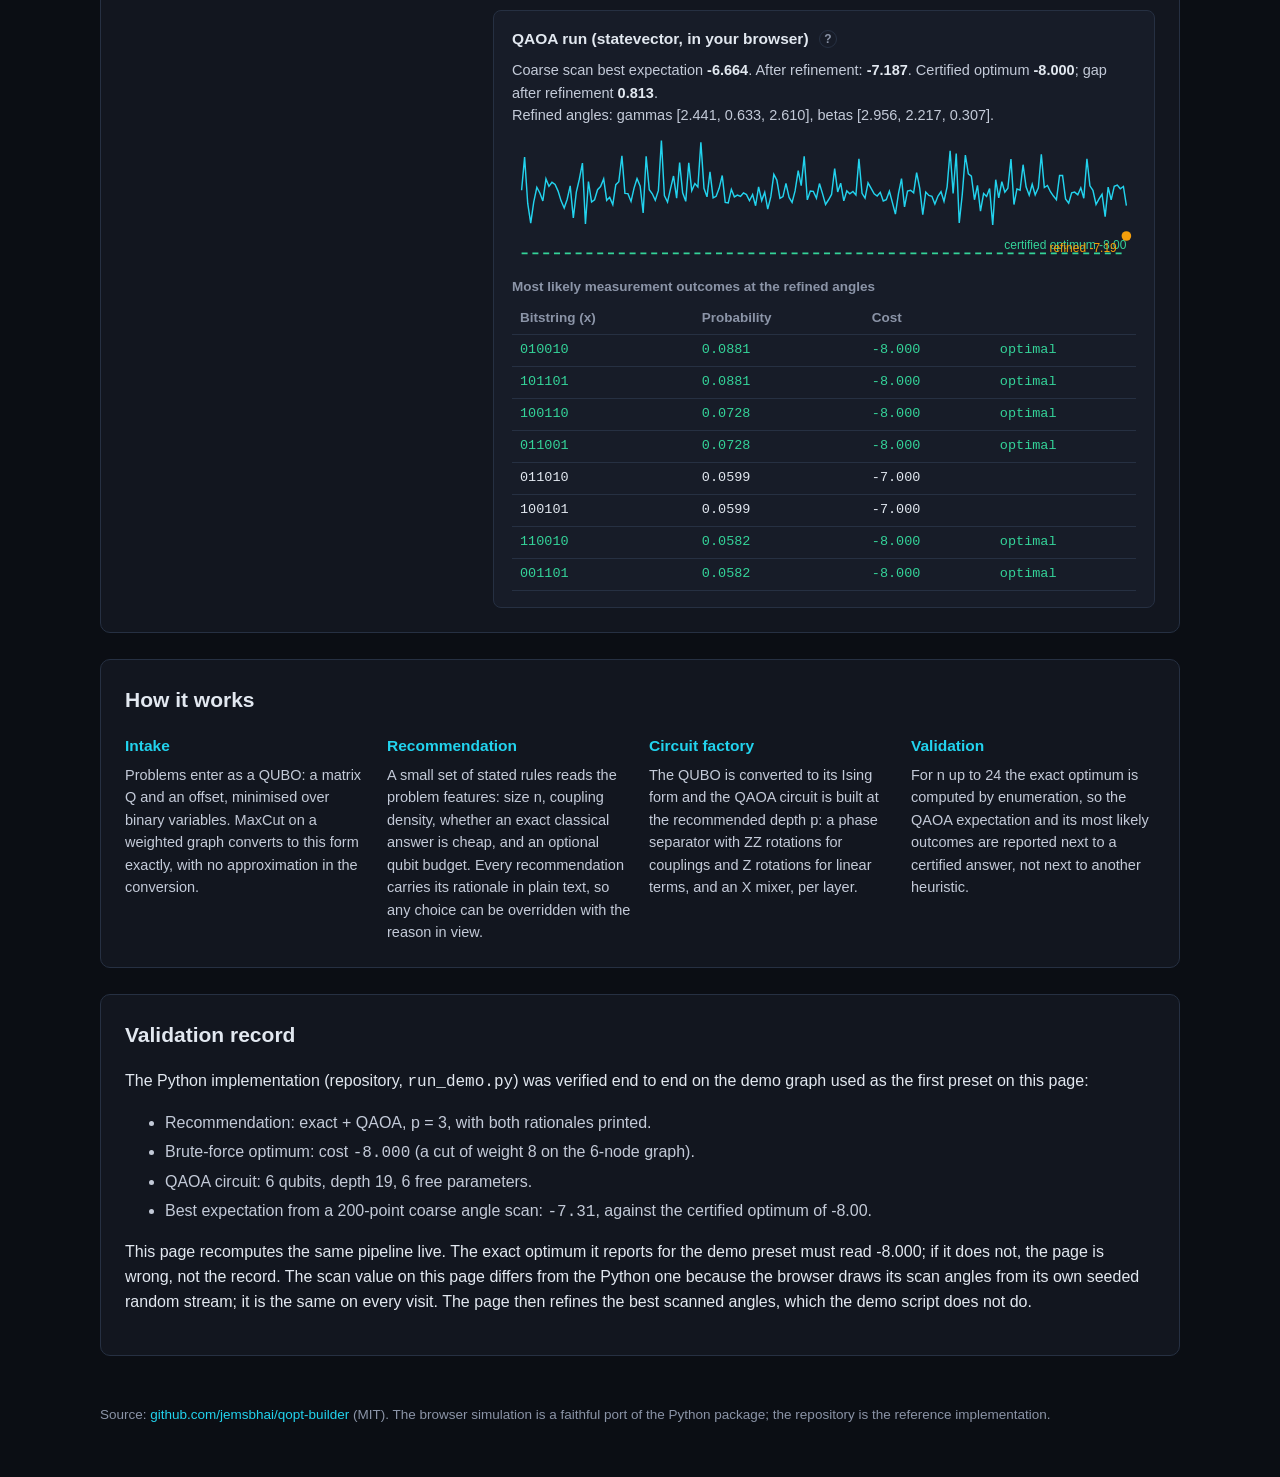
==== commit b99efb11: "docs(web): primer, glossary and user guide for newcomers Three new pages on the site, written for a " ====
--- a/web/index.html
+++ b/web/index.html
@@ -16,6 +16,7 @@
       <a href="#app">Live demo</a>
       <a href="#how">How it works</a>
       <a href="#validation">Validation</a>
+      <a href="learn.html">Learn</a>
       <a href="https://github.com/jemsbhai/qopt-builder">GitHub</a>
     </nav>
   </div>
@@ -33,13 +34,14 @@
       <span class="chip">Refuses rather than truncating over budget</span>
     </div>
     <p class="watch"><a class="watch-btn" href="demo.html?autoplay=1">Watch the guided demo</a> A short animated walkthrough: the recommendation, the exact solve, and the circuit assembled gate by gate.</p>
+    <p class="learn-line">New to quantum computing? Start with the <a href="learn.html">primer</a>, keep the <a href="glossary.html">glossary</a> to hand, and follow the <a href="guide.html">user guide</a> through a first run.</p>
     <p class="context">Built for the Qiskit Fall Fest 2026 hackathon (DeepStation edition). By Muntaser Syed.</p>
   </section>
 
   <section id="app" class="panel app-panel">
     <div class="app-grid">
       <div class="controls">
-        <h2>1. Problem</h2>
+        <h2>1. Problem <a class="help" href="guide.html#own-problem" title="how to enter a problem" aria-label="Help: how to enter a problem">?</a></h2>
         <label class="field-label" for="preset">Preset</label>
         <select id="preset"></select>
         <p id="preset-about" class="fineprint"></p>
@@ -55,7 +57,7 @@
           <input id="offset-input" type="number" step="any" placeholder="0">
         </div>
 
-        <h2>2. Hardware budget (optional)</h2>
+        <h2>2. Hardware budget (optional) <a class="help" href="guide.html#budget" title="what the qubit budget does" aria-label="Help: what the qubit budget does">?</a></h2>
         <label class="field-label" for="budget">Qubit budget. Leave empty for no limit. If n exceeds the budget, the builder refuses instead of silently truncating the circuit.</label>
         <input id="budget" type="number" min="0" step="1" placeholder="no limit">
 
@@ -66,36 +68,36 @@
 
       <div class="results">
         <div id="graph-card" class="result-card" hidden>
-          <h3>Problem</h3>
+          <h3>Problem <a class="help" href="guide.html#problem" title="how to read this card" aria-label="Help: how to read this card">?</a></h3>
           <div id="graph-svg"></div>
           <p id="problem-stats" class="stats-line"></p>
         </div>
 
         <div id="rec-card" class="result-card" hidden>
-          <h3>Recommendation</h3>
+          <h3>Recommendation <a class="help" href="guide.html#recommendation" title="how to read this card" aria-label="Help: how to read this card">?</a></h3>
           <p id="rec-algo" class="rec-algo"></p>
           <ul id="rec-reasons"></ul>
         </div>
 
         <div id="refusal-card" class="result-card refusal" hidden>
-          <h3>Builder refusal</h3>
+          <h3>Builder refusal <a class="help" href="guide.html#refusal" title="why the builder refused" aria-label="Help: why the builder refused">?</a></h3>
           <ul id="refusal-reasons"></ul>
           <p>No circuit was built. Lower n or raise the budget and run again.</p>
         </div>
 
         <div id="exact-card" class="result-card" hidden>
-          <h3>Exact classical solve</h3>
+          <h3>Exact classical solve <a class="help" href="guide.html#exact" title="how to read this card" aria-label="Help: how to read this card">?</a></h3>
           <p id="exact-line" class="stats-line"></p>
         </div>
 
         <div id="circuit-card" class="result-card" hidden>
-          <h3>QAOA circuit</h3>
+          <h3>QAOA circuit <a class="help" href="guide.html#circuit" title="how to read this card" aria-label="Help: how to read this card">?</a></h3>
           <p id="circuit-stats" class="stats-line"></p>
           <div id="circuit-svg" class="circuit-scroll"></div>
         </div>
 
         <div id="qaoa-card" class="result-card" hidden>
-          <h3>QAOA run (statevector, in your browser)</h3>
+          <h3>QAOA run (statevector, in your browser) <a class="help" href="guide.html#run" title="how to read this card" aria-label="Help: how to read this card">?</a></h3>
           <p id="qaoa-line" class="stats-line"></p>
           <div id="scan-chart"></div>
           <h4>Most likely measurement outcomes at the refined angles</h4>
--- a/web/styles.css
+++ b/web/styles.css
@@ -58,6 +58,16 @@
 }
 .watch-btn:hover { background: #67e8f9; text-decoration: none; }
 .context { color: var(--muted); font-size: 14px; }
+
+/* pointers from the builder to the learning pages */
+.learn-line { color: var(--muted); font-size: 14px; margin: 0 0 14px; }
+a.help {
+  display: inline-block; margin-left: 6px; width: 18px; height: 18px; line-height: 16px;
+  text-align: center; font-size: 12px; font-weight: 600;
+  color: var(--muted); border: 1px solid var(--line); border-radius: 50%;
+  vertical-align: 1px;
+}
+a.help:hover { color: var(--accent); border-color: var(--accent); text-decoration: none; }
 
 .panel {
   background: var(--panel);
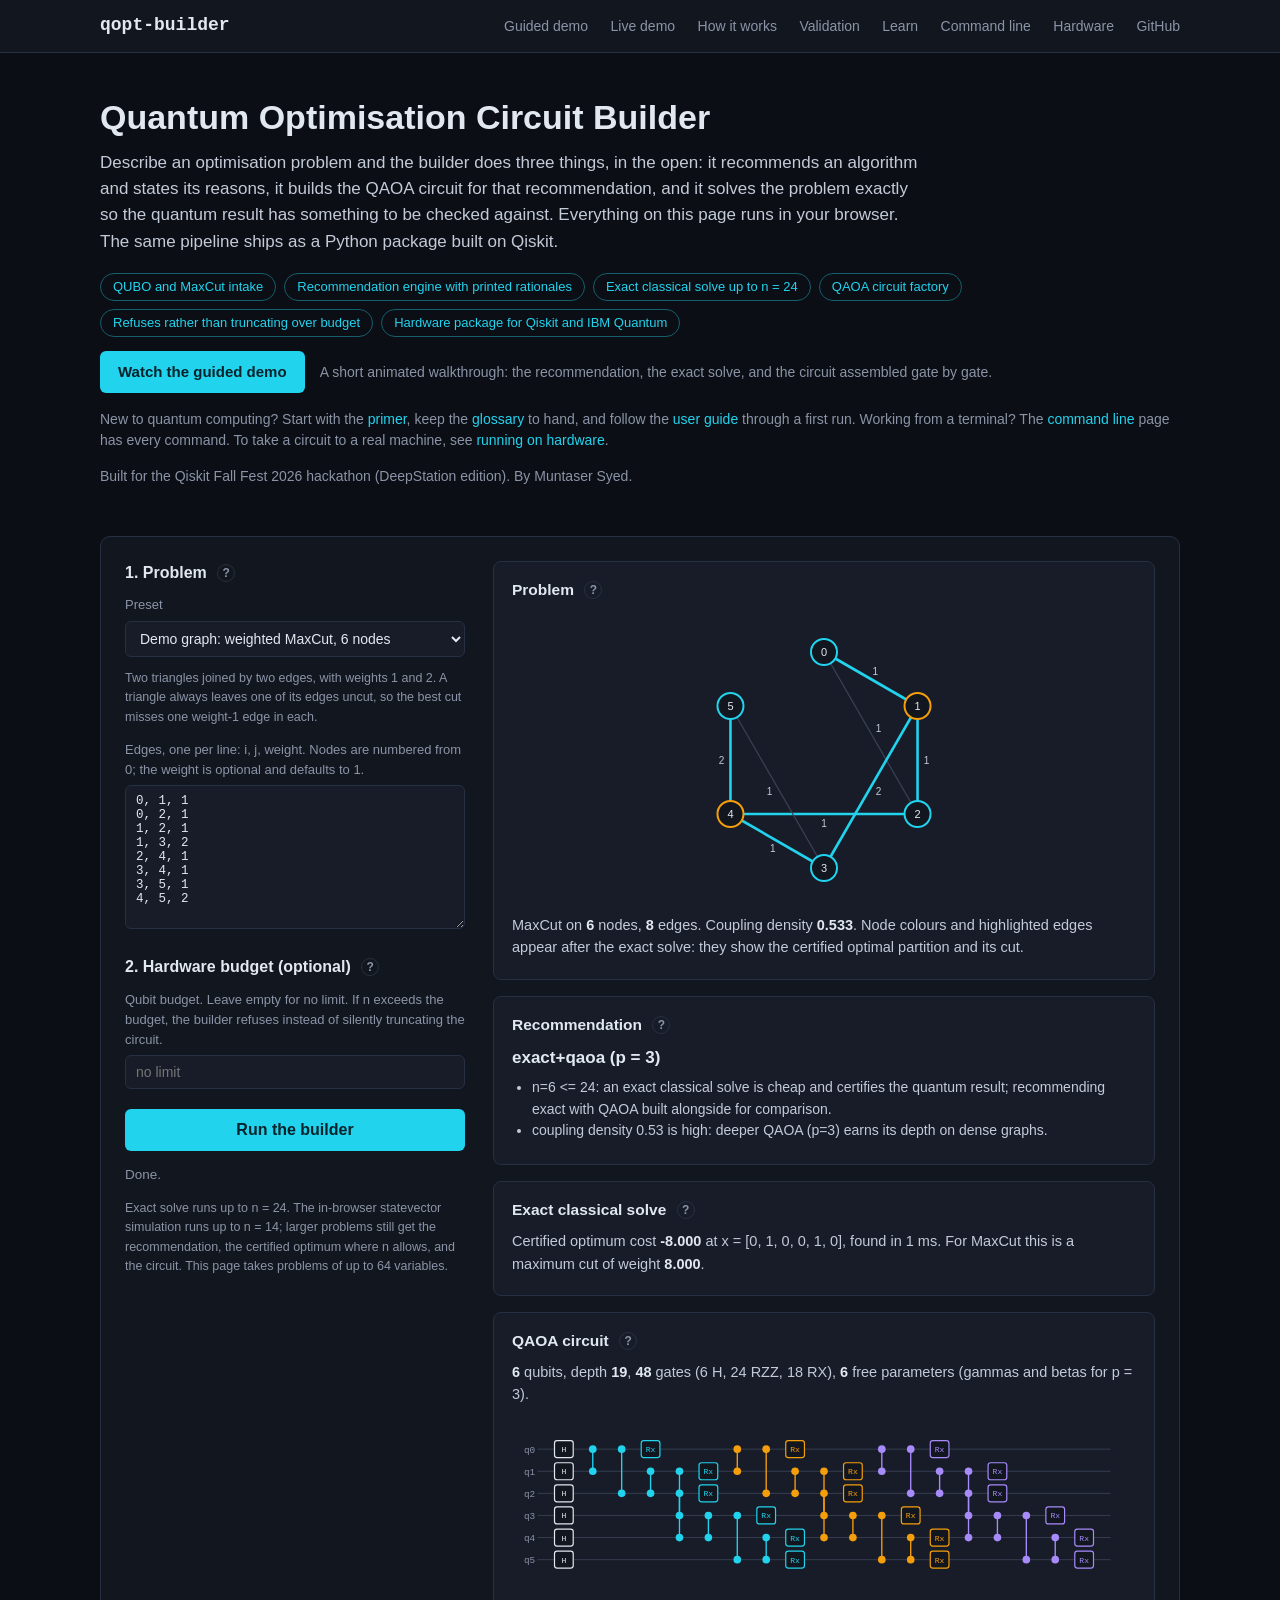
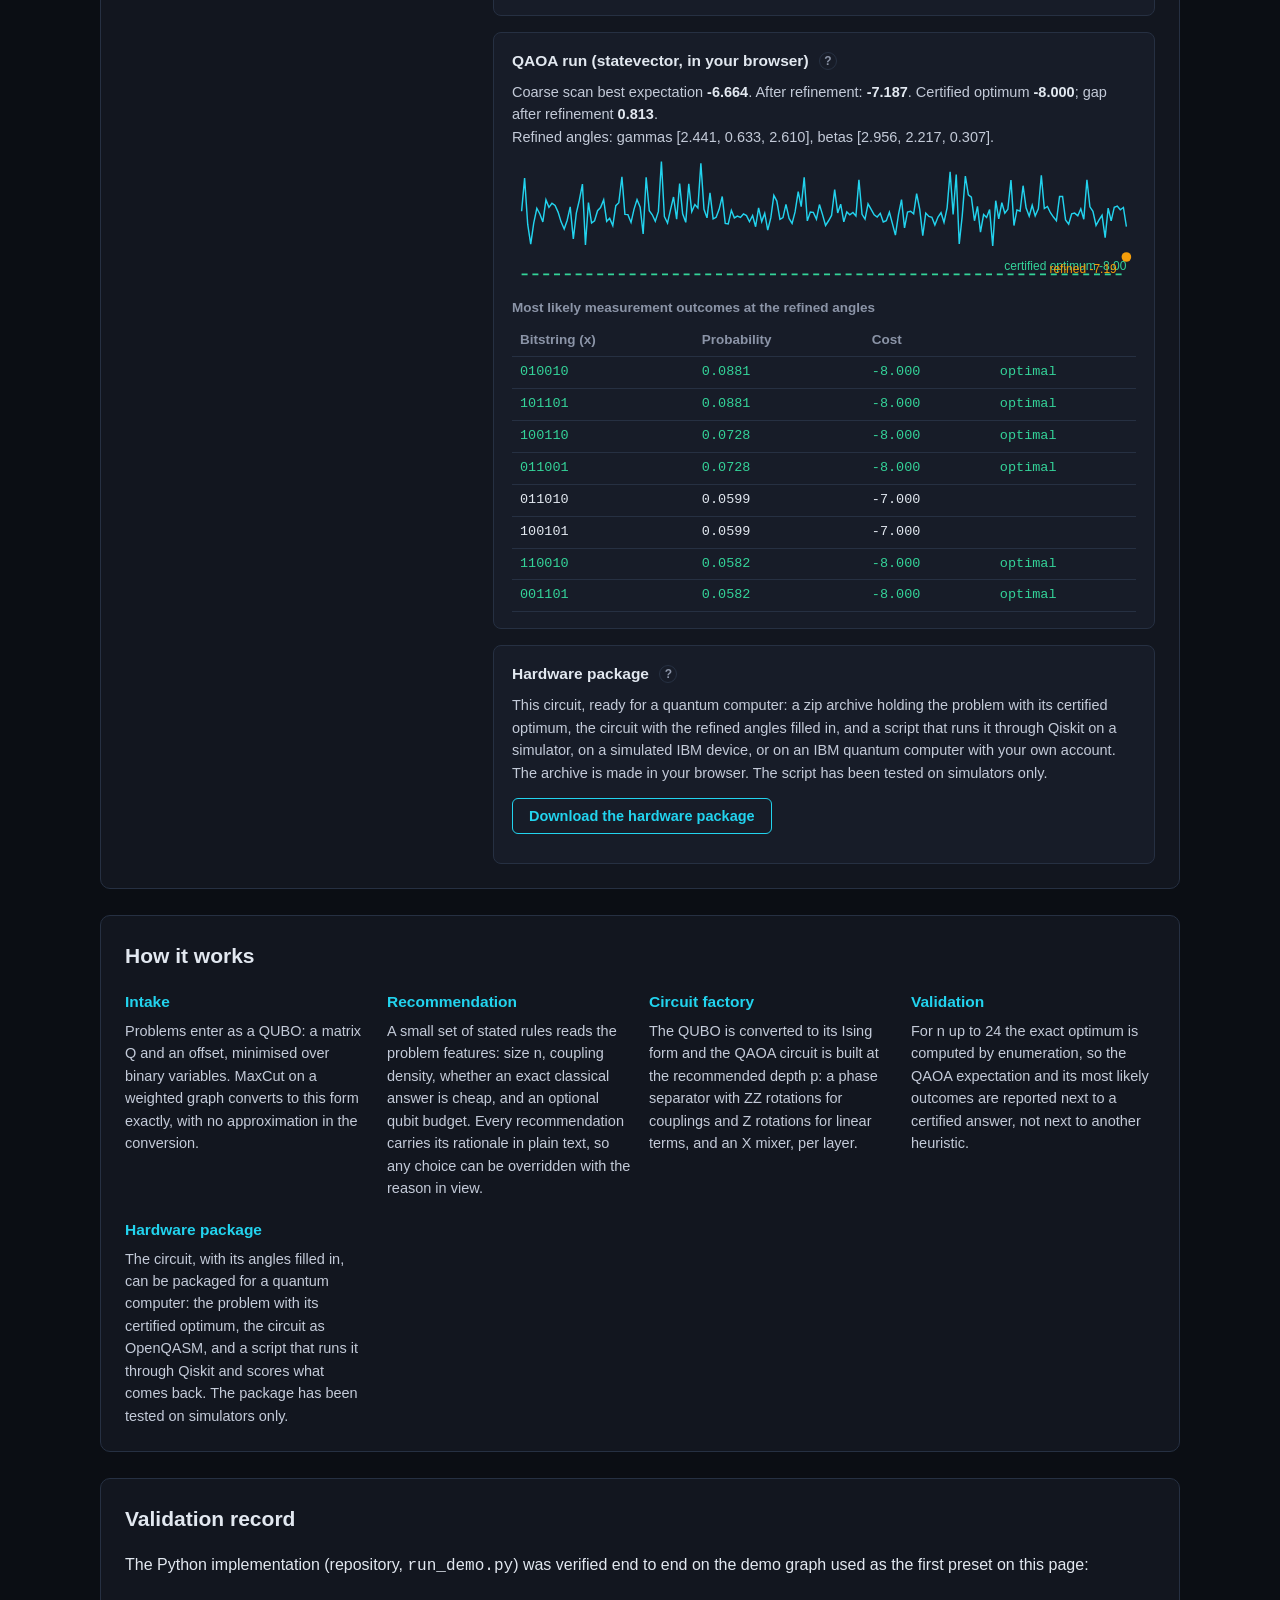
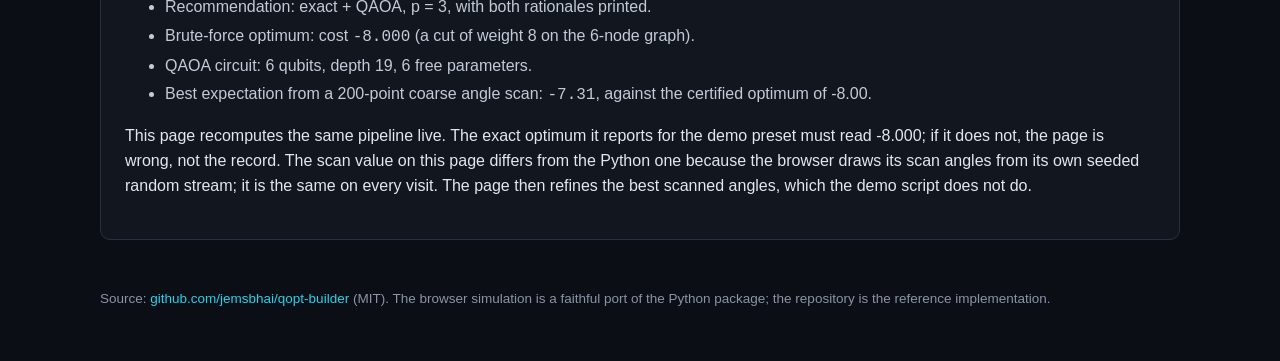
==== commit 5c5d493f: "feat(package): hardware package from the command line and the page A hardware package is five text f" ====
--- a/web/index.html
+++ b/web/index.html
@@ -17,6 +17,8 @@
       <a href="#how">How it works</a>
       <a href="#validation">Validation</a>
       <a href="learn.html">Learn</a>
+      <a href="cli.html">Command line</a>
+      <a href="hardware.html">Hardware</a>
       <a href="https://github.com/jemsbhai/qopt-builder">GitHub</a>
     </nav>
   </div>
@@ -32,9 +34,10 @@
       <span class="chip">Exact classical solve up to n = 24</span>
       <span class="chip">QAOA circuit factory</span>
       <span class="chip">Refuses rather than truncating over budget</span>
+      <span class="chip">Hardware package for Qiskit and IBM Quantum</span>
     </div>
     <p class="watch"><a class="watch-btn" href="demo.html?autoplay=1">Watch the guided demo</a> A short animated walkthrough: the recommendation, the exact solve, and the circuit assembled gate by gate.</p>
-    <p class="learn-line">New to quantum computing? Start with the <a href="learn.html">primer</a>, keep the <a href="glossary.html">glossary</a> to hand, and follow the <a href="guide.html">user guide</a> through a first run.</p>
+    <p class="learn-line">New to quantum computing? Start with the <a href="learn.html">primer</a>, keep the <a href="glossary.html">glossary</a> to hand, and follow the <a href="guide.html">user guide</a> through a first run. Working from a terminal? The <a href="cli.html">command line</a> page has every command. To take a circuit to a real machine, see <a href="hardware.html">running on hardware</a>.</p>
     <p class="context">Built for the Qiskit Fall Fest 2026 hackathon (DeepStation edition). By Muntaser Syed.</p>
   </section>
 
@@ -106,6 +109,13 @@
             <tbody></tbody>
           </table>
         </div>
+
+        <div id="hardware-card" class="result-card" hidden>
+          <h3>Hardware package <a class="help" href="guide.html#package" title="what the package holds and how to run it" aria-label="Help: what the package holds and how to run it">?</a></h3>
+          <p id="hardware-line" class="stats-line"></p>
+          <button id="package-btn" class="package-btn" type="button">Download the hardware package</button>
+          <p id="package-status" class="fineprint" role="status"></p>
+        </div>
       </div>
     </div>
   </section>
@@ -128,6 +138,10 @@
       <div class="step">
         <h3>Validation</h3>
         <p>For n up to 24 the exact optimum is computed by enumeration, so the QAOA expectation and its most likely outcomes are reported next to a certified answer, not next to another heuristic.</p>
+      </div>
+      <div class="step">
+        <h3>Hardware package</h3>
+        <p>The circuit, with its angles filled in, can be packaged for a quantum computer: the problem with its certified optimum, the circuit as OpenQASM, and a script that runs it through Qiskit and scores what comes back. The package has been tested on simulators only.</p>
       </div>
     </div>
   </section>
@@ -153,6 +167,8 @@
 <script src="qaoa.js"></script>
 <script src="circuit.js"></script>
 <script src="presets.js"></script>
+<script src="package-text.js"></script>
+<script src="package.js"></script>
 <script src="app.js"></script>
 </body>
 </html>
--- a/web/styles.css
+++ b/web/styles.css
@@ -35,6 +35,7 @@
 }
 .header-row {
   display: flex; justify-content: space-between; align-items: center;
+  flex-wrap: wrap; gap: 6px 0;
   padding-top: 12px; padding-bottom: 12px;
 }
 .brand { font-family: ui-monospace, Menlo, Consolas, monospace; font-weight: 700; font-size: 18px; }
@@ -103,6 +104,15 @@
 }
 .run-btn:hover { background: #67e8f9; }
 .run-btn:disabled { background: var(--accent-dim); color: var(--muted); cursor: wait; }
+.package-btn {
+  margin-top: 10px;
+  background: none; color: var(--accent);
+  border: 1px solid var(--accent); border-radius: 6px;
+  font-size: 14.5px; font-weight: 600;
+  padding: 9px 16px; cursor: pointer;
+}
+.package-btn:hover { background: var(--accent); color: #06222a; }
+.package-btn[hidden] { display: none; }
 .status { min-height: 20px; color: var(--muted); font-size: 13.5px; }
 .status.error { color: var(--bad); }
 .fineprint { color: var(--muted); font-size: 12.5px; }
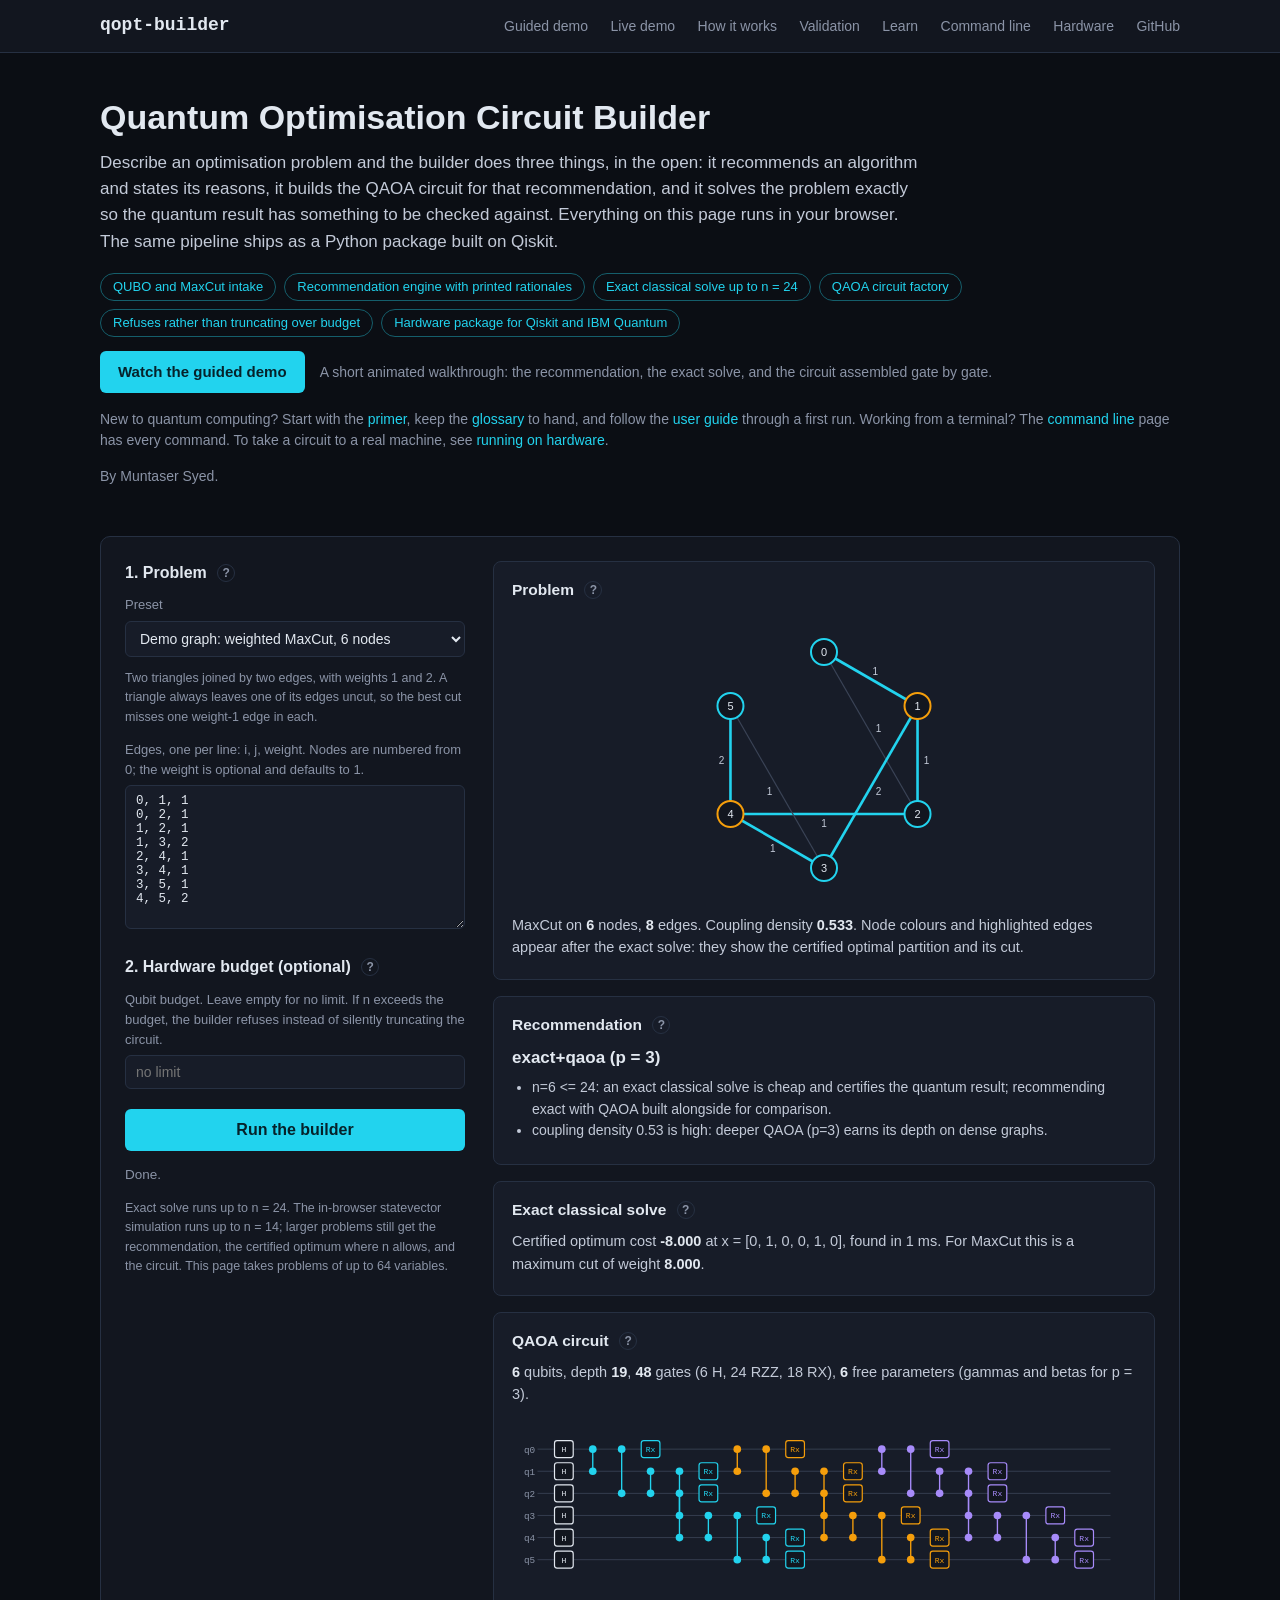
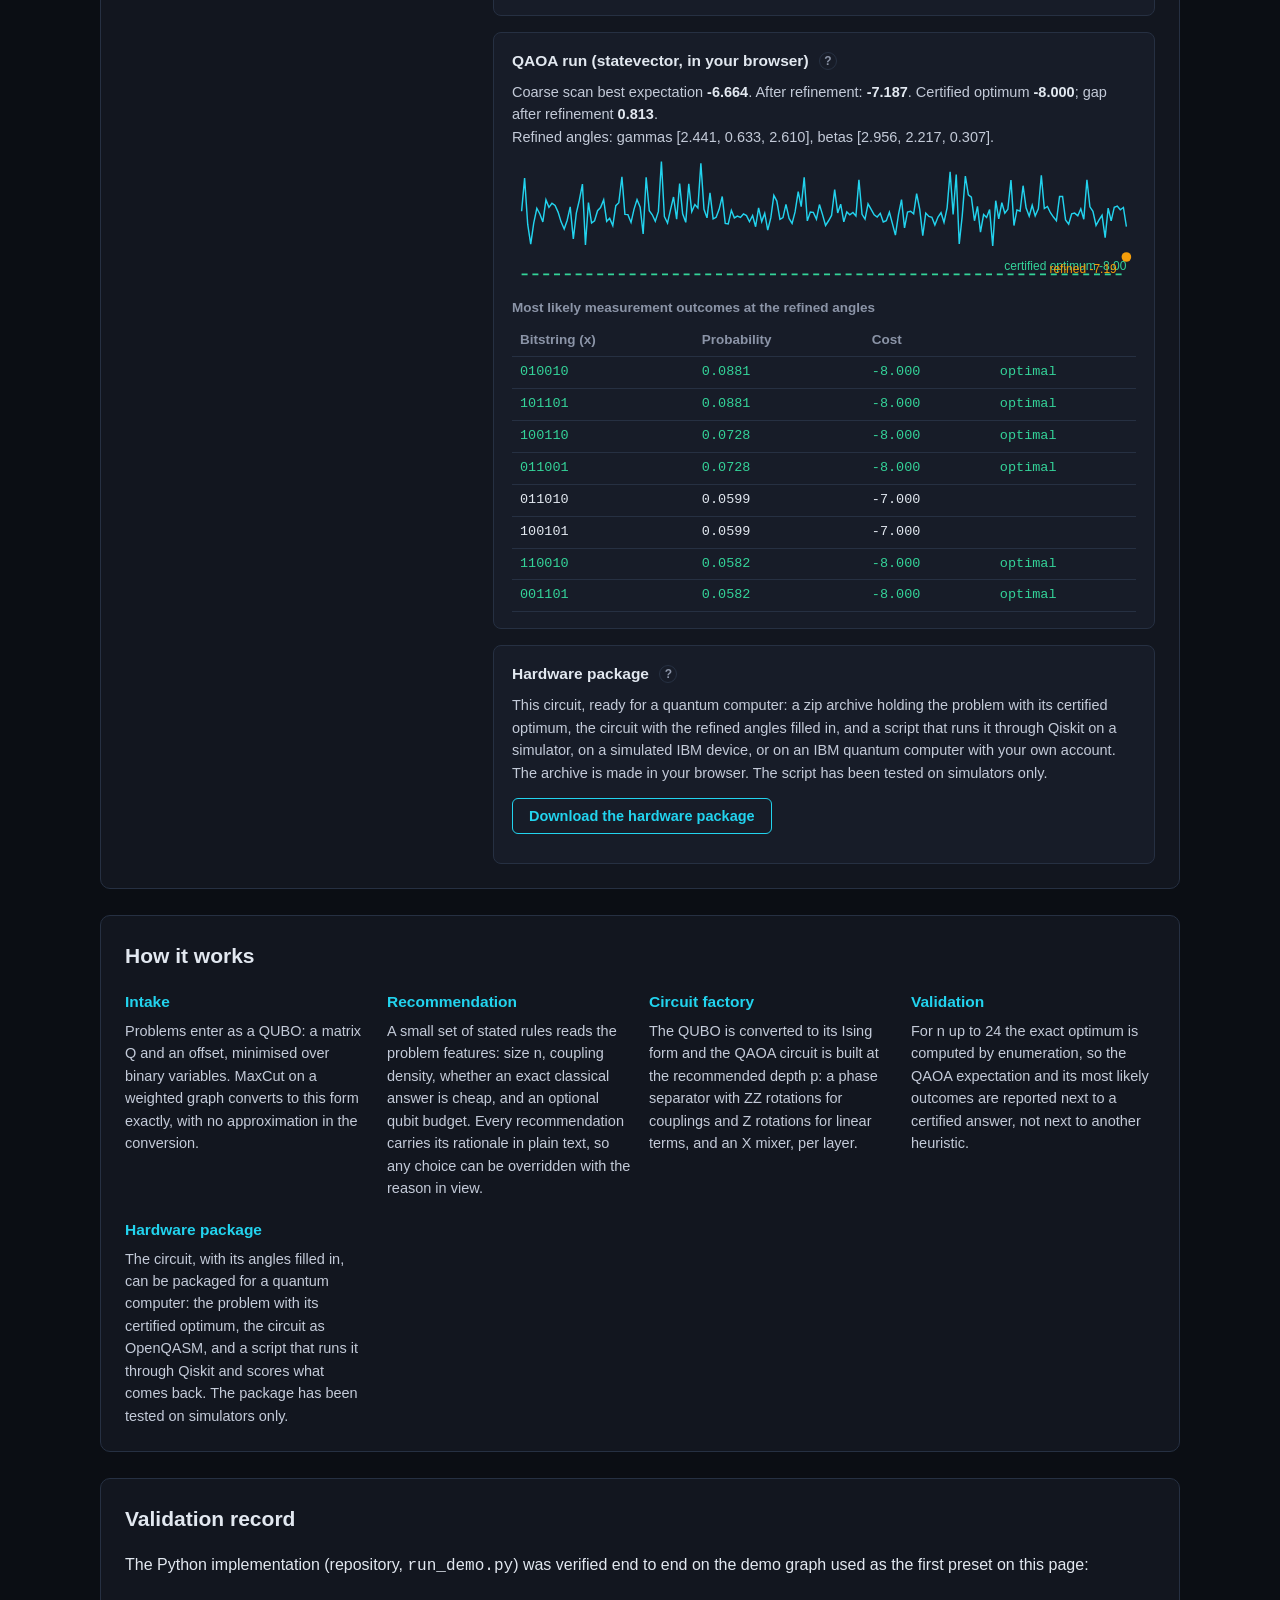
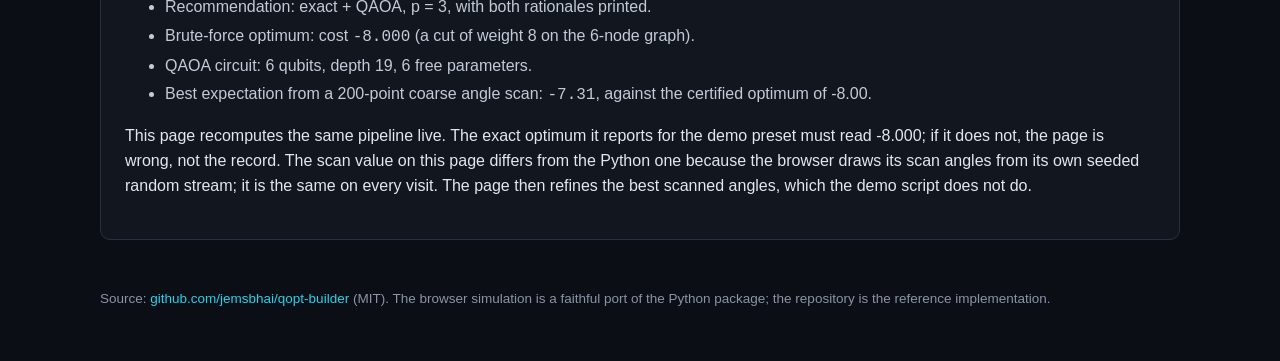
==== commit a50c83e1: "docs: drop the event credit; describe the project on its own The README, the main page of the site a" ====
--- a/web/index.html
+++ b/web/index.html
@@ -38,7 +38,7 @@
     </div>
     <p class="watch"><a class="watch-btn" href="demo.html?autoplay=1">Watch the guided demo</a> A short animated walkthrough: the recommendation, the exact solve, and the circuit assembled gate by gate.</p>
     <p class="learn-line">New to quantum computing? Start with the <a href="learn.html">primer</a>, keep the <a href="glossary.html">glossary</a> to hand, and follow the <a href="guide.html">user guide</a> through a first run. Working from a terminal? The <a href="cli.html">command line</a> page has every command. To take a circuit to a real machine, see <a href="hardware.html">running on hardware</a>.</p>
-    <p class="context">Built for the Qiskit Fall Fest 2026 hackathon (DeepStation edition). By Muntaser Syed.</p>
+    <p class="context">By Muntaser Syed.</p>
   </section>
 
   <section id="app" class="panel app-panel">
